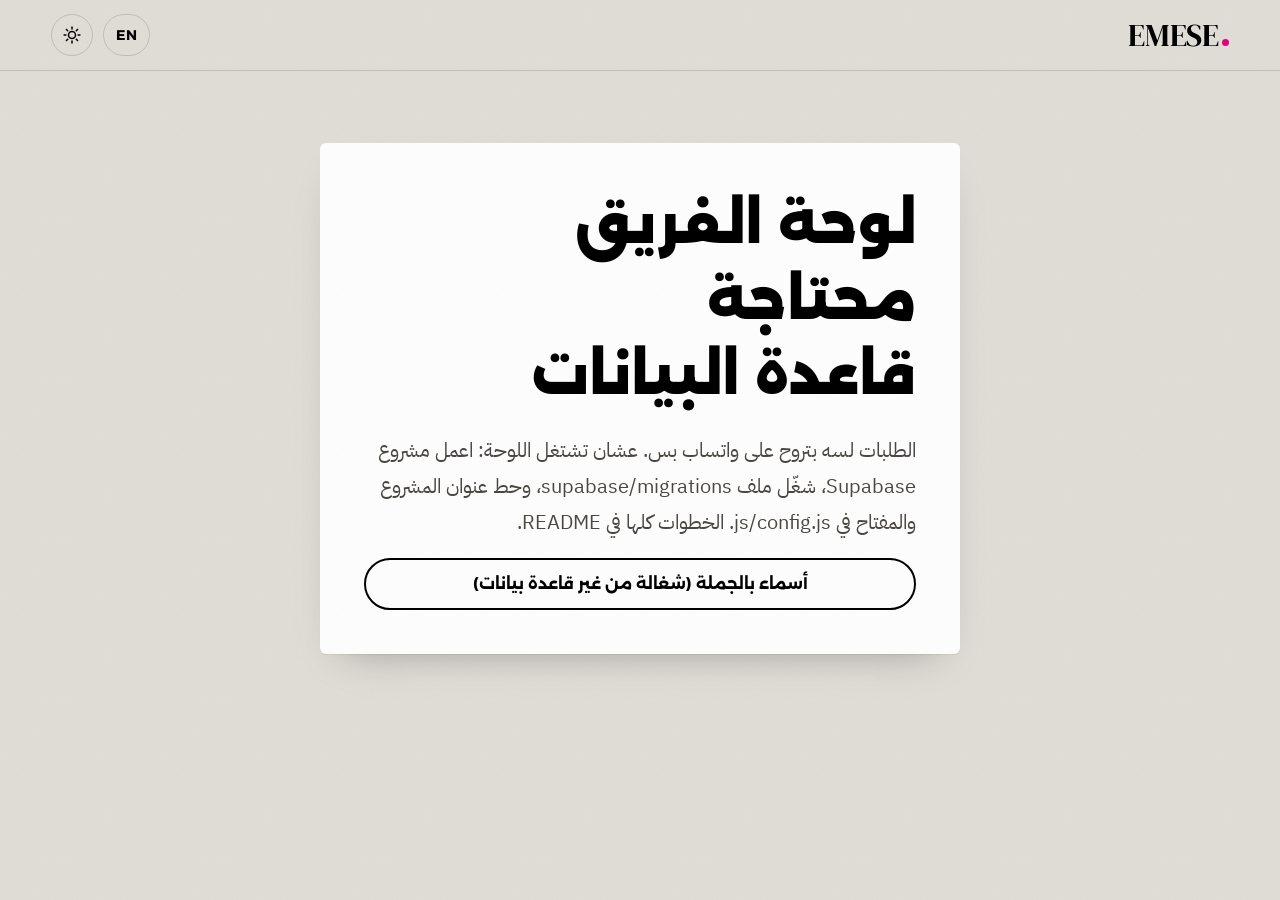
==== admin.html @ f5565aac "Redesign plus the order system: logo on everything, quotes, tracking and approval, sizes, team dashb" ====
<!doctype html>
<html lang="ar-EG" dir="rtl" data-theme="light">
<head>
  <meta charset="utf-8">
  <meta name="viewport" content="width=device-width, initial-scale=1, viewport-fit=cover">
  <title>لوحة الفريق | EMESE</title>
  <meta name="robots" content="noindex">
  <meta name="theme-color" content="#e2dfd9">
  <link rel="icon" href="assets/favicon.svg" type="image/svg+xml">
  <link rel="manifest" href="manifest.webmanifest">
  <link rel="apple-touch-icon" href="assets/icons/icon-180.png">
  <script>
    (function () {
      var d = document.documentElement, t = null, l = null;
      try { t = localStorage.getItem('emese-theme'); l = localStorage.getItem('emese-lang'); } catch (e) {}
      d.setAttribute('data-theme', t === 'dark' ? 'dark' : 'light');
      if (l === 'en') { d.setAttribute('lang', 'en'); d.setAttribute('dir', 'ltr'); }
    })();
  </script>
  <link rel="preconnect" href="https://fonts.googleapis.com">
  <link rel="preconnect" href="https://fonts.gstatic.com" crossorigin>
  <link href="https://fonts.googleapis.com/css2?family=Alexandria:wght@400;600;800;900&family=IBM+Plex+Sans+Arabic:wght@400;500;700&family=DM+Serif+Display&display=swap" rel="stylesheet">
  <link rel="stylesheet" href="css/style.css">
  <link rel="stylesheet" href="css/pages.css">
</head>
<body class="page admin">
  <a class="skip" href="#main" data-i18n="skip">اقفز للمحتوى</a>
  <div id="header"></div>
  <main id="main" class="page-main">

    <section id="setup" class="page-card" hidden>
      <h1 data-i18n="ad.setupTitle">لوحة الفريق محتاجة قاعدة البيانات</h1>
      <p class="sub" data-i18n="ad.setupText">الطلبات لسه بتروح على واتساب بس. عشان تشتغل اللوحة: اعمل مشروع Supabase، شغّل ملف supabase/migrations، وحط عنوان المشروع والمفتاح في js/config.js. الخطوات كلها في README.</p>
      <a class="btn btn-ghost" href="./bulk.html" data-i18n="ad.bulkOnly">أسماء بالجملة (شغالة من غير قاعدة بيانات)</a>
    </section>

    <section id="login" class="page-card" hidden>
      <h1 data-i18n="ad.loginTitle">دخول الفريق</h1>
      <form id="loginForm" class="sz-form" novalidate>
        <label class="field"><span data-i18n="ad.email">الإيميل</span><input id="lgEmail" type="email" autocomplete="username" spellcheck="false" dir="ltr" required><small class="err"></small></label>
        <label class="field"><span data-i18n="ad.password">الباسورد</span><input id="lgPass" type="password" autocomplete="current-password" dir="ltr" required><small class="err"></small></label>
        <p class="form-error" role="alert" id="lgError" hidden></p>
        <button class="btn btn-ink btn-block" type="submit" id="lgSubmit"><span data-i18n="ad.signIn">ادخل</span></button>
      </form>
    </section>

    <div id="app" hidden>
      <div class="ad-bar">
        <nav class="ad-tabs" aria-label="Dashboard" data-i18n-attr="aria-label:ad.sections">
          <a href="#orders" data-tab="orders" data-i18n="ad.orders">الطلبات</a>
          <a href="#sizes" data-tab="sizes" data-i18n="ad.sizeLists">قوايم المقاسات</a>
          <a href="./bulk.html" data-i18n="ad.bulk">أسماء بالجملة</a>
        </nav>
        <div class="ad-who"><span id="who" dir="ltr"></span> <button type="button" class="link-btn" id="signOut" data-i18n="ad.signOut">اخرج</button></div>
      </div>

      <!-- orders list -->
      <section id="ordersView" class="ad-view">
        <div class="ad-filters">
          <label class="field ad-search"><span class="visually-hidden" data-i18n="ad.search">دوّر</span><input type="search" id="q" data-i18n-attr="placeholder:ad.searchPh" placeholder="رقم الطلب، الاسم، الموبايل، الشركة…" autocomplete="off"></label>
          <div class="seg-row" id="statusFilter" role="group"></div>
        </div>
        <p class="sub" id="ordersEmpty" hidden data-i18n="ad.noOrders">مفيش طلبات هنا.</p>
        <div class="table-wrap">
          <table class="ad-table">
            <thead><tr><th data-i18n="ad.colCode">الطلب</th><th data-i18n="ad.colCustomer">العميل</th><th data-i18n="ad.colItem">المطلوب</th><th data-i18n="ad.colStatus">الحالة</th><th data-i18n="ad.colDate">التاريخ</th></tr></thead>
            <tbody id="ordersRows"></tbody>
          </table>
        </div>
      </section>

      <!-- one order -->
      <section id="orderView" class="ad-view" hidden>
        <a href="#orders" class="link-btn back" data-i18n="ad.back">كل الطلبات</a>
        <div class="ad-order">
          <div class="ad-main">
            <p class="track-code" translate="no" id="oCode"></p>
            <h1 id="oCustomer"></h1>
            <p class="sub" id="oContact"></p>
            <dl class="details" id="oDetails"></dl>
            <div class="track-files" id="oFiles"></div>
            <h2 data-i18n="ad.proofs">التصميمات</h2>
            <div id="oProofs" class="ad-proofs"></div>
            <form id="proofForm" class="ad-box" novalidate>
              <h3 data-i18n="ad.newProof">ابعت تصميم للموافقة</h3>
              <label class="field"><span data-i18n="ad.proofFile">صورة التصميم</span><input type="file" id="pFile" accept="image/png,image/jpeg,image/webp" required><small class="err"></small></label>
              <label class="field"><span><span data-i18n="ad.proofNote">ملاحظة للعميل</span> <em data-i18n="order.optional">اختياري</em></span><textarea id="pNote" rows="2"></textarea></label>
              <p class="form-error" role="alert" hidden></p>
              <button class="btn btn-ink" type="submit"><span data-i18n="ad.sendProof">ارفع وابعت</span></button>
            </form>
          </div>
          <aside class="ad-side">
            <form id="statusForm" class="ad-box">
              <h3 data-i18n="ad.status">الحالة</h3>
              <label class="field"><span class="visually-hidden" data-i18n="ad.status">الحالة</span><select id="oStatus"></select></label>
              <button class="btn btn-ink btn-block" type="submit"><span data-i18n="ad.save">احفظ</span></button>
            </form>
            <form id="quoteForm" class="ad-box">
              <h3 data-i18n="ad.quote">السعر</h3>
              <label class="field"><span data-i18n="ad.amount">المبلغ (جنيه)</span><input id="qAmount" type="number" inputmode="decimal" min="0" step="1"></label>
              <label class="field"><span data-i18n="ad.quoteNote">تفاصيل السعر</span><textarea id="qNote" rows="3"></textarea></label>
              <button class="btn btn-ink btn-block" type="submit"><span data-i18n="ad.saveQuote">احفظ السعر</span></button>
            </form>
            <div class="ad-box">
              <h3 data-i18n="ad.customerLink">لينك العميل</h3>
              <div class="share-row"><input id="oLink" readonly dir="ltr" aria-label="Link"><button type="button" class="btn btn-ghost btn-sm" data-copy="oLink"><span data-i18n="order.copy">انسخ اللينك</span></button></div>
              <a class="btn btn-ghost btn-block" id="oWa" target="_blank" rel="noopener" data-i18n="ad.waCustomer">ابعتله على واتساب</a>
              <button type="button" class="btn btn-ghost btn-block" id="oMakeSizes" data-i18n="ad.makeSizes">اعمل قايمة مقاسات للطلب ده</button>
            </div>
            <ol class="history" id="oHistory"></ol>
          </aside>
        </div>
      </section>

      <!-- size lists -->
      <section id="sizesView" class="ad-view" hidden>
        <form id="sizeListForm" class="ad-box ad-inline">
          <h2 data-i18n="ad.newList">قايمة مقاسات جديدة</h2>
          <div class="grid3">
            <label class="field"><span data-i18n="ad.listTitle">العنوان</span><input id="slTitle" autocomplete="off" required data-i18n-attr="placeholder:ad.listTitlePh" placeholder="يونيفورم فرع المعادي"><small class="err"></small></label>
            <label class="field"><span data-i18n="ad.company">الشركة</span><input id="slCompany" autocomplete="off"></label>
            <label class="field"><span data-i18n="ad.product">المنتج</span><input id="slProduct" autocomplete="off" data-i18n-attr="placeholder:ad.productPh" placeholder="بولو كم طويل"></label>
          </div>
          <label class="field"><span data-i18n="ad.sizesField">المقاسات (افصل بينهم بفاصلة)</span><input id="slSizes" autocomplete="off" dir="ltr" value="XS, S, M, L, XL, XXL, 3XL"></label>
          <button class="btn btn-ink" type="submit"><span data-i18n="ad.create">اعمل القايمة</span></button>
        </form>
        <ul class="ad-lists" id="sizeLists"></ul>
      </section>
    </div>
  </main>
  <script type="module" src="js/admin.js"></script>
</body>
</html>
---- css/style.css ----
/* =========================================================
   EMESE: print-shop palette, paper + process inks (CMYK)
   ========================================================= */
:root {
  /* fixed: process inks, registration black, proof white */
  --paper: #ffffff;
  --ink: #000000;
  --c: #00a3e0;
  --m: #e6007e;
  --y: #ffe500;

  /* light: the grey paper sweep the products are shot on */
  --bg: #e2dfd9;
  --surface: #d6d2cb;
  --sheet: #ffffff;
  --fg: #000000;
  --fg-soft: #4b4843;
  --line: rgba(0, 0, 0, .14);
  --edge: #000000;
  --block: #000000;         /* the dark blocks: studio and footer */
  --block-line: transparent;
  --ok: #0a7a43;
  --bad: #c4002f;
  --grain: .25;

  --f-display: "Alexandria", "IBM Plex Sans Arabic", system-ui, sans-serif;
  --f-body: "IBM Plex Sans Arabic", "Alexandria", system-ui, sans-serif;
  --f-brand: "DM Serif Display", Georgia, serif;

  --r: 22px;
  --gutter: clamp(16px, 4vw, 56px);
  --max: 1240px;
  --ease: cubic-bezier(.2, .8, .2, 1);
  color-scheme: light;
}
:root[data-theme="dark"] {
  /* the darkroom */
  --bg: #22211f;
  --surface: #2c2b28;
  --sheet: #2b2a27;
  --fg: #f2f0ec;
  --fg-soft: #b9b4ab;
  --line: rgba(242, 240, 236, .15);
  --edge: #f2f0ec;
  --block: #141413;
  --block-line: rgba(242, 240, 236, .12);
  --ok: #4fd18b;
  --bad: #ff5f7e;
  --grain: 0;
  color-scheme: dark;
}
* { box-sizing: border-box; }
html { scroll-behavior: smooth; -webkit-text-size-adjust: 100%; overflow-x: clip; }
body {
  margin: 0;
  background: var(--bg);
  color: var(--fg);
  font-family: var(--f-body);
  font-size: 17px;
  line-height: 1.8;
  overflow-x: clip;
  transition: background-color .4s var(--ease), color .4s var(--ease);
  touch-action: manipulation;
  -webkit-tap-highlight-color: transparent;
}
/* paper grain */
body::before {
  content: "";
  position: fixed; inset: 0;
  pointer-events: none; z-index: 100;
  opacity: var(--grain); mix-blend-mode: multiply;
  background-image: url("data:image/svg+xml;utf8,<svg xmlns='http://www.w3.org/2000/svg' width='160' height='160'><filter id='n'><feTurbulence type='fractalNoise' baseFrequency='.9' numOctaves='2' stitchTiles='stitch'/><feColorMatrix values='0 0 0 0 0  0 0 0 0 0  0 0 0 0 0  0 0 0 .08 0'/></filter><rect width='100%' height='100%' filter='url(%23n)'/></svg>");
}
::selection { background: var(--m); color: #fff; }
img, svg, canvas { display: block; max-width: 100%; }
a { color: inherit; }
/* Arabic display type has tall ascenders and deep descenders: give lines room. */
h1, h2, h3 { font-family: var(--f-display); line-height: 1.35; margin: 0; text-wrap: balance; }
.visually-hidden { position: absolute !important; width: 1px; height: 1px; padding: 0; margin: -1px; overflow: hidden; clip: rect(0 0 0 0); white-space: nowrap; border: 0; }
[hidden] { display: none !important; }
main [id], .everything [id] { scroll-margin-top: 84px; }
p { margin: 0; }
:focus-visible { outline: 3px solid var(--m); outline-offset: 3px; border-radius: 6px; }

.skip { position: absolute; inset-inline-start: -9999px; top: 8px; z-index: 200; background: var(--fg); color: var(--bg); padding: 8px 14px; border-radius: 8px; }
.skip:focus { inset-inline-start: 8px; }

/* ---------- buttons ---------- */
.btn {
  --b-bg: var(--fg); --b-fg: var(--bg); --b-bd: var(--fg); --b-sh: var(--m);
  display: inline-flex; align-items: center; justify-content: center; gap: .5em;
  font: 700 16px/1 var(--f-display);
  padding: 16px 26px; border-radius: 999px;
  background: var(--b-bg); color: var(--b-fg);
  border: 2px solid var(--b-bd);
  text-decoration: none; cursor: pointer;
  transition: background-color .2s, color .2s, border-color .2s;
}
.btn:hover { --b-bg: var(--m); --b-bd: var(--m); --b-fg: #fff; }
.btn:active { transform: translateY(1px); }
.btn:disabled { opacity: .55; cursor: progress; }
.btn-ghost { --b-bg: transparent; --b-fg: var(--fg); }
.btn-ghost:hover { --b-bg: var(--fg); --b-bd: var(--fg); --b-fg: var(--bg); }
.btn-y { --b-bg: var(--y); --b-fg: var(--ink); --b-bd: var(--y); }
.btn-ghost-light { --b-bg: transparent; --b-fg: var(--paper); --b-bd: rgba(255,255,255,.5); }
.btn-ghost-light:hover { --b-bg: var(--paper); --b-fg: var(--ink); --b-bd: var(--paper); }
.btn-sm { padding: 11px 20px; font-size: 15px; }
.btn-block { width: 100%; }


/* ---------- header ---------- */
.nav {
  position: sticky; top: 0; z-index: 50;
  display: flex; align-items: center; justify-content: space-between; gap: 16px;
  padding: 14px var(--gutter);
  background: color-mix(in srgb, var(--bg) 84%, transparent);
  backdrop-filter: blur(12px); -webkit-backdrop-filter: blur(12px);
  border-bottom: 1px solid var(--line);
}
.brand { display: inline-flex; align-items: baseline; text-decoration: none; direction: ltr; }
.brand-word { font: 400 31px/1 var(--f-brand); letter-spacing: -.01em; }
.brand-dot { display: inline-block; width: 7px; height: 7px; margin-inline-start: 3px; background: var(--m); border-radius: 50%; }
.nav-links { display: flex; gap: 28px; }
.nav-links a { text-decoration: none; font-weight: 500; position: relative; }
.nav-links a::after { content: ""; position: absolute; inset-inline: 0; bottom: -2px; height: 2px; background: var(--m); transform: scaleX(0); transition: transform .3s var(--ease); }
.nav-links a:hover::after { transform: scaleX(1); }
.nav-actions { display: flex; align-items: center; gap: 10px; }
.lang-toggle {
  min-width: 42px; height: 42px; padding: 0 12px; border-radius: 999px;
  background: transparent; color: var(--fg); border: 1.5px solid var(--line); cursor: pointer;
  font: 700 14px/1 var(--f-display); letter-spacing: .04em;
  transition: border-color .2s, background .2s;
}
.lang-toggle:hover { border-color: var(--fg); }
.theme-toggle {
  width: 42px; height: 42px; border-radius: 50%; display: grid; place-items: center;
  background: transparent; color: var(--fg); border: 1.5px solid var(--line); cursor: pointer;
  transition: border-color .2s, transform .4s var(--ease);
}
.theme-toggle:hover { border-color: var(--fg); transform: rotate(-20deg); }
.theme-toggle svg { width: 20px; height: 20px; fill: none; stroke: currentColor; stroke-width: 1.8; stroke-linecap: round; stroke-linejoin: round; }
.theme-toggle .i-moon { display: none; }
:root[data-theme="dark"] .theme-toggle .i-sun { display: none; }
:root[data-theme="dark"] .theme-toggle .i-moon { display: block; }
@media (max-width: 860px) { .nav-links { display: none; } }
.nav-cta { white-space: nowrap; }
@media (max-width: 420px) { .nav-cta { padding: 10px 14px; font-size: 14px; } .nav-actions { gap: 6px; } }

/* ---------- shared type ---------- */
.section { padding: clamp(80px, 12vw, 150px) var(--gutter); max-width: var(--max); margin: 0 auto; }
.section-head { margin-bottom: clamp(40px, 6vw, 72px); max-width: 760px; }
.section-head h2, .studio-head h2 { font-size: clamp(36px, 5.6vw, 70px); font-weight: 900; line-height: 1.55; }
.sub { margin-top: 24px; font-size: clamp(17px, 1.6vw, 20px); color: var(--fg-soft); max-width: 560px; }

[lang="en"] .hero h1 { font-size: clamp(40px, 5.6vw, 82px); line-height: 1.08; letter-spacing: -.02em; }
[lang="en"] .step h3::before { content: counter(s); }
[lang="en"] .section-head h2, [lang="en"] .studio-head h2 { line-height: 1.15; letter-spacing: -.02em; }
[lang="en"] .step h3, [lang="en"] .m-name { line-height: 1.25; }

/* =========================================================
   HERO
   ========================================================= */
.hero {
  display: grid; grid-template-columns: 1.15fr 1fr; align-items: center; gap: clamp(32px, 5vw, 72px);
  min-height: calc(100svh - 70px);
  padding: 48px var(--gutter) 72px;
  max-width: 1360px; margin: 0 auto;
}
.hero h1 { font-size: clamp(42px, 6.8vw, 96px); font-weight: 900; line-height: 1.65; }
.press { display: grid; }
.press > span { grid-area: 1 / 1; }
.press .dot { color: var(--m); font-weight: inherit; }
.plate { mix-blend-mode: multiply; opacity: 0; pointer-events: none; }
.press.registered .plate { visibility: hidden; animation: none; }
.plate .dot { color: inherit; }
.plate-c { color: var(--c); --dx: -.075em; --dy: -.045em; }
.plate-m { color: var(--m); --dx: .06em; --dy: .035em; }
.plate-y { color: var(--y); --dx: .02em; --dy: -.07em; }
:root[data-theme="dark"] .plate { mix-blend-mode: screen; }
@media (prefers-reduced-motion: no-preference) {
  .plate { animation: plate-in .2s ease forwards, register 1s .35s var(--ease) both, plate-out .45s 1.45s ease forwards; }
  .press-ink { animation: ink-in .45s 1.3s ease both; }
}
@keyframes plate-in { to { opacity: 1; } }
@keyframes register { from { transform: translate(var(--dx), var(--dy)); } to { transform: none; } }
@keyframes plate-out { from { opacity: 1; } to { opacity: 0; } }
@keyframes ink-in { from { opacity: 0; } to { opacity: 1; } }

/* "try your logo": the one control that turns the whole page into the visitor's proof */
.brand-try { margin-top: 34px; display: grid; gap: 8px; justify-items: start; max-width: 520px; }
.brand-pick {
  display: inline-flex; align-items: center; gap: 12px; cursor: pointer;
  font: 700 16px/1.3 var(--f-display); padding: 10px 18px 10px 12px; border-radius: 999px;
  background: var(--sheet); color: var(--fg); border: 2px dashed var(--fg);
  transition: border-color .2s, background-color .2s;
}
[dir="rtl"] .brand-pick { padding: 10px 12px 10px 18px; }
.brand-pick:hover { border-style: solid; }
.brand-pick:focus-within { outline: 3px solid var(--m); outline-offset: 3px; }
.brand-swatch { display: inline-flex; }
.brand-swatch i { width: 14px; height: 14px; border-radius: 50%; mix-blend-mode: multiply; margin-inline-start: -5px; }
.brand-swatch i:first-child { margin-inline-start: 0; background: var(--c); }
.brand-swatch i:nth-child(2) { background: var(--m); }
.brand-swatch i:nth-child(3) { background: var(--y); }
.brand-try.on .brand-pick { border-style: solid; }
.brand-reset { background: none; border: 0; padding: 4px 0; color: var(--fg); font: 600 14px var(--f-display); text-decoration: underline; text-underline-offset: 4px; cursor: pointer; }
.brand-note { font-size: 14px; color: var(--fg-soft); line-height: 1.6; }
.brand-status { font: 600 14px/1.5 var(--f-display); min-height: 1.5em; }
.brand-status.busy::before { content: ""; display: inline-block; width: 10px; height: 10px; border-radius: 50%; background: var(--m); margin-inline-end: 8px; animation: blink 1s ease-in-out infinite alternate; }
@keyframes blink { to { opacity: .2; } }
.proof-photo.drop { outline: 3px dashed var(--m); outline-offset: 4px; }
.lead { margin-top: 30px; font-size: clamp(17px, 1.5vw, 20px); color: var(--fg-soft); max-width: 560px; }
.hero-cta { display: flex; gap: 12px; flex-wrap: wrap; margin-top: 38px; }

/* Proof card: real product photos with the logo composited in. */
.proof {
  position: relative; width: 100%; max-width: 460px; justify-self: center;
  background: var(--surface); border-radius: 28px; padding: 14px 14px 16px;
}
.crop { position: absolute; width: 20px; height: 20px; border: 0 solid var(--fg-soft); opacity: .7; }
.c-tl { top: -12px; left: -12px; border-top-width: 1.5px; border-left-width: 1.5px; }
.c-tr { top: -12px; right: -12px; border-top-width: 1.5px; border-right-width: 1.5px; }
.c-bl { bottom: -12px; left: -12px; border-bottom-width: 1.5px; border-left-width: 1.5px; }
.c-br { bottom: -12px; right: -12px; border-bottom-width: 1.5px; border-right-width: 1.5px; }
.proof-photo { position: relative; aspect-ratio: 1; border-radius: 18px; overflow: hidden; background: #b9b4ac; }
/* one product per frame; the browser's own scrolling moves it, snapping to each shot */
.proof-track {
  display: flex; width: 100%; height: 100%;
  overflow-x: auto; overflow-y: hidden; scroll-snap-type: x mandatory; overscroll-behavior-x: contain;
  scrollbar-width: none; touch-action: pan-x pan-y; cursor: grab; user-select: none; -webkit-user-select: none;
  transition: opacity .17s ease;
}
.proof-track::-webkit-scrollbar { display: none; }
.proof-track:focus-visible { box-shadow: inset 0 0 0 3px var(--m); }
.proof-track.dragging { scroll-snap-type: none; cursor: grabbing; }
.proof-track.jump { opacity: 0; }
.proof-slide { flex: 0 0 100%; height: 100%; margin: 0; scroll-snap-align: center; scroll-snap-stop: always; }
.proof-slide img { display: block; width: 100%; height: 100%; object-fit: cover; pointer-events: none; -webkit-user-drag: none; }
.proof-id {
  position: absolute; top: 12px; inset-inline-end: 12px;
  font: 600 10.5px/1 ui-monospace, "SFMono-Regular", Menlo, monospace; letter-spacing: .16em; direction: ltr;
  color: rgba(0,0,0,.65); background: rgba(255,255,255,.75); padding: 6px 8px; border-radius: 6px;
  backdrop-filter: blur(6px);
}
.proof-bottom { display: flex; align-items: center; justify-content: space-between; gap: 12px; padding: 14px 6px 0; }
.proof-label { font: 700 15px/1.4 var(--f-display); min-height: 1.4em; }
.proof-dots { display: flex; flex-wrap: wrap; gap: 3px; direction: ltr; justify-content: flex-end; max-width: 60%; }
.proof-dots button { width: 9px; height: 18px; padding: 0; border: 0; background: none; cursor: pointer; position: relative; }
.proof-dots button::before { content: ""; position: absolute; left: 2px; top: 6px; width: 5px; height: 5px; border-radius: 50%; background: var(--line); transition: background .3s, transform .3s var(--ease); }
.proof-dots button:hover::before { background: var(--fg-soft); }
.proof-dots button.on::before { background: var(--fg); transform: scale(1.5); }
.proof-bottom { flex-wrap: wrap; }
@media (max-width: 520px) {
  .proof-dots { max-width: none; width: 100%; flex-wrap: nowrap; justify-content: center; gap: 1px; }
  .proof-bottom { justify-content: center; text-align: center; }
}
.proof-nav {
  position: absolute; top: 50%; translate: 0 -50%; z-index: 2;
  width: 40px; height: 40px; border-radius: 50%; border: 0; cursor: pointer;
  background: rgba(255,255,255,.82); backdrop-filter: blur(6px);
  display: grid; place-items: center; opacity: 0; transition: opacity .3s, transform .2s var(--ease);
  box-shadow: 0 4px 14px rgba(0,0,0,.15);
}
.proof-nav span { width: 10px; height: 10px; border-top: 2px solid var(--ink); border-left: 2px solid var(--ink); }
.proof-nav.prev { inset-inline-start: 10px; }
.proof-nav.next { inset-inline-end: 10px; }
.proof-nav.prev span { transform: translateX(2px) rotate(-45deg); }
.proof-nav.next span { transform: translateX(-2px) rotate(135deg); }
[dir="rtl"] .proof-nav.prev span { transform: translateX(-2px) rotate(135deg); }
[dir="rtl"] .proof-nav.next span { transform: translateX(2px) rotate(-45deg); }
.proof-photo:hover .proof-nav, .proof-nav:focus-visible { opacity: 1; }
.proof-nav:hover { transform: scale(1.06); }
@media (hover: none) { .proof-nav { opacity: .9; } }

@media (max-width: 900px) {
  .hero { grid-template-columns: 1fr; min-height: auto; padding-top: 36px; }
  .proof { max-width: 340px; margin-top: 8px; }
}

/* =========================================================
   PRODUCTS
   ========================================================= */
.grid { display: grid; gap: 18px; }
.products { grid-template-columns: repeat(auto-fill, minmax(260px, 1fr)); gap: clamp(36px, 4vw, 56px) clamp(20px, 2.4vw, 32px); }
.card { position: relative; }
.card-img {
  display: block; width: 100%; height: auto; aspect-ratio: 5 / 4; object-fit: cover;
  border-radius: 4px; margin-bottom: 18px; background: #b9b4ac;
}
.card h3 { font-size: 22px; font-weight: 800; margin-bottom: 8px; line-height: 1.45; }
.card p { color: var(--fg-soft); font-size: 16px; max-width: 46ch; }
/* methods read as a plain list under the caption */
.chips { list-style: none; padding: 0; margin: 12px 0 0; display: flex; flex-wrap: wrap; font: 600 14px/1.6 var(--f-display); color: var(--fg); }
.chips li + li::before { content: "، "; }
[lang="en"] .chips li + li::before { content: ", "; }
.card-wild {
  background: var(--block); color: var(--paper); border-radius: 4px; padding: clamp(24px, 3vw, 36px);
  display: flex; flex-direction: column; justify-content: flex-end; min-height: 320px;
}
.card-wild .ico { width: 54px; height: 54px; fill: none; stroke: var(--paper); stroke-width: 2.4; stroke-linecap: round; stroke-linejoin: round; margin-bottom: auto; }
.card-wild p { color: rgba(255,255,255,.75); }
.link { display: inline-block; margin-top: 18px; font: 700 16px var(--f-display); color: var(--y); text-decoration: underline; text-underline-offset: 5px; }
.link:hover { color: var(--paper); }
.card-photo .link { color: var(--fg); text-decoration-color: var(--m); text-decoration-thickness: 2px; margin-top: 12px; }
.card-photo .link:hover { color: var(--m); }

/* ---------- the full range ---------- */
.everything { margin-top: clamp(70px, 9vw, 120px); }
.ev-head { max-width: 720px; margin-bottom: 28px; }
.ev-title { font-size: clamp(30px, 4.4vw, 54px); font-weight: 900; line-height: 1.45; }
[lang="en"] .ev-title { line-height: 1.15; }
.ev-bar { display: flex; flex-wrap: wrap; align-items: center; justify-content: space-between; gap: 14px; padding: 16px 0; border-block: 2px solid var(--fg); background: var(--bg); }
@media (min-width: 900px) { .ev-bar { position: sticky; top: 70px; z-index: 5; } }
@media (max-width: 700px) {
  .ev-filters { flex-wrap: nowrap; overflow-x: auto; scrollbar-width: none; margin-inline: calc(var(--gutter) * -1); padding-inline: var(--gutter); width: calc(100% + var(--gutter) * 2); }
  .ev-filters::-webkit-scrollbar { display: none; }
  .ev-chip { flex: none; }
}
.ev-filters { display: flex; flex-wrap: wrap; gap: 8px; }
.ev-chip {
  display: inline-flex; align-items: center; gap: 7px;
  font: 600 14px/1 var(--f-display); color: var(--fg); background: transparent;
  border: 1.5px solid var(--line); border-radius: 999px; padding: 9px 13px; cursor: pointer;
  transition: background .2s, border-color .2s, color .2s;
}
.ev-chip small { font: 700 11px/1 var(--f-display); opacity: .55; }
.ev-chip:hover { border-color: var(--fg); }
.ev-chip[aria-pressed="true"] { background: var(--fg); color: var(--bg); border-color: var(--fg); }
.ev-count { font: 600 13px var(--f-display); color: var(--fg-soft); }
.ev-groups { columns: 3 300px; column-gap: 34px; padding-top: 30px; }
.ev-group { break-inside: avoid; margin-bottom: 34px; scroll-margin-top: 92px; }
@media (min-width: 900px) { .ev-group { scroll-margin-top: 200px; } }
.ev-group h3 { font-size: 20px; font-weight: 800; display: flex; align-items: center; gap: 10px; margin-bottom: 8px; line-height: 1.5; }
.ev-group h3 span { font: 700 11px/1 var(--f-display); padding: 5px 8px; border-radius: 999px; background: var(--surface); color: var(--fg-soft); }
.ev-group ul { list-style: none; margin: 0; padding: 0; }
.ev-note { margin: 0 0 6px; font-size: 14px; line-height: 1.6; color: var(--fg-soft); }
.ev-group li { display: grid; grid-template-columns: 1fr auto; align-items: center; gap: 4px 10px; padding: 11px 0; border-bottom: 1px solid var(--line); }
.ev-name { font-weight: 600; font-size: 16px; line-height: 1.5; }
.ev-tags { grid-column: 1; display: flex; flex-wrap: wrap; gap: 4px; }
.ev-tags i { font: 600 11px/1 var(--f-display); font-style: normal; color: var(--fg-soft); background: var(--surface); padding: 4px 7px; border-radius: 6px; }
.ev-tags i.on { background: var(--y); color: var(--ink); }
.ev-try {
  grid-column: 2; grid-row: 1 / span 2; align-self: center;
  font: 700 12.5px/1 var(--f-display); color: var(--ink); background: var(--y);
  border: 0; border-radius: 999px; padding: 9px 12px; cursor: pointer; white-space: nowrap;
}
.ev-try:hover { background: var(--m); color: #fff; }
.ev-more { margin: 0; color: var(--fg-soft); }
.ev-more a { color: var(--fg); font-weight: 700; text-underline-offset: 4px; }

/* collapsed by default: group names + one button; the list opens underneath */
.ev-teaser {
  display: flex; flex-wrap: wrap; align-items: center; justify-content: space-between; gap: 18px 28px;
  padding: 22px 0; border-block: 2px solid var(--fg);
}
.ev-peek { list-style: none; margin: 0; padding: 0; display: flex; flex-wrap: wrap; gap: 8px; flex: 1 1 520px; }
.ev-peek button {
  display: inline-flex; align-items: center; gap: 7px; cursor: pointer;
  font: 600 14px/1 var(--f-display); color: var(--fg); background: var(--surface);
  border: 1.5px solid transparent; border-radius: 999px; padding: 9px 13px;
  transition: border-color .2s, background .2s;
}
.ev-peek button small { font: 700 11px/1 var(--f-display); opacity: .55; }
.ev-peek button:hover { border-color: var(--fg); background: transparent; }
.ev-toggle {
  flex: none; display: inline-flex; align-items: center; gap: 12px; cursor: pointer;
  font: 800 17px/1 var(--f-display); color: var(--ink); background: var(--y);
  border: 2px solid var(--ink); border-radius: 999px; padding: 15px 22px;
  transition: transform .25s var(--ease), box-shadow .25s var(--ease), background .2s;
}
.ev-toggle:hover { transform: translate(3px, -3px); box-shadow: -4px 4px 0 0 var(--m); }
.ev-toggle small { font: 700 12px/1 var(--f-display); padding: 5px 8px; border-radius: 999px; background: var(--ink); color: var(--y); }
.ev-toggle .chev, .ev-close::after {
  width: 9px; height: 9px; border: solid currentColor; border-width: 0 2.5px 2.5px 0;
  transform: translateY(-3px) rotate(45deg); transition: transform .35s var(--ease);
}
.ev-toggle .chev { display: inline-block; }
.everything.open .ev-toggle { background: transparent; color: var(--fg); border-color: var(--fg); }
.everything.open .ev-toggle small { background: var(--fg); color: var(--bg); }
.everything.open .ev-toggle .chev { transform: translateY(2px) rotate(-135deg); }
@media (max-width: 700px) {
  .ev-peek { flex-wrap: nowrap; overflow-x: auto; scrollbar-width: none; margin-inline: calc(var(--gutter) * -1); padding-inline: var(--gutter); width: calc(100% + var(--gutter) * 2); flex-basis: auto; }
  .ev-peek::-webkit-scrollbar { display: none; }
  .ev-peek li { flex: none; }
  .ev-toggle { width: 100%; justify-content: center; }
}
.ev-body { display: grid; grid-template-rows: 0fr; transition: grid-template-rows .55s var(--ease); }
.ev-body-inner { min-height: 0; overflow: hidden; overflow: clip; opacity: 0; transition: opacity .35s var(--ease); }
.everything.open .ev-body { grid-template-rows: 1fr; }
.everything.open .ev-body-inner { opacity: 1; }
.everything.open .ev-teaser { border-bottom-color: transparent; padding-bottom: 6px; }
.ev-foot { display: flex; flex-wrap: wrap; align-items: center; justify-content: space-between; gap: 14px; padding: 18px 0 4px; border-top: 2px solid var(--fg); }
.ev-close {
  display: inline-flex; align-items: center; gap: 10px; cursor: pointer;
  font: 700 14px/1 var(--f-display); color: var(--fg); background: transparent;
  border: 1.5px solid var(--line); border-radius: 999px; padding: 11px 16px;
}
.ev-close::after { content: ""; display: inline-block; transform: translateY(2px) rotate(-135deg); }
.ev-close:hover { border-color: var(--fg); }
@media (prefers-reduced-motion: reduce) { .ev-body, .ev-body-inner { transition: none; } }

/* =========================================================
   STUDIO (3D): dark in both themes
   ========================================================= */
.studio {
  background: var(--block); color: var(--paper);
  padding: clamp(80px, 11vw, 140px) var(--gutter);
  border-radius: clamp(24px, 4vw, 48px);
  border: 1px solid var(--block-line);
  margin: 0 clamp(8px, 1.5vw, 20px);
  position: relative; overflow: hidden;
}
.studio::before {
  content: ""; position: absolute; inset: 0; pointer-events: none;
  background-image: radial-gradient(rgba(255,255,255,.08) 1px, transparent 1.4px);
  background-size: 22px 22px;
}
.studio-head { max-width: var(--max); margin: 0 auto 48px; position: relative; }
.studio-head .sub { color: rgba(255,255,255,.7); }
.studio-launch {
  max-width: var(--max); margin: 0 auto; position: relative;
  display: flex; flex-wrap: wrap; align-items: center; gap: 18px 26px;
}
.btn-lg { padding: 20px 34px; font-size: 18px; }
.launch-thumbs { display: flex; }
.launch-thumbs img { width: 54px; height: 54px; border-radius: 50%; object-fit: cover; border: 3px solid var(--block); margin-inline-start: -14px; background: #3a3631; }
.launch-thumbs img:first-child { margin-inline-start: 0; }
.launch-note { font: 600 14px var(--f-display); color: rgba(255,255,255,.6); }
.studio.open .studio-launch .launch-thumbs, .studio.open .studio-launch .launch-note { display: none; }
.studio.open .studio-launch { margin-bottom: 32px; }
.studio.open #studioOpen { --b-bg: transparent; --b-fg: var(--paper); --b-bd: rgba(255,255,255,.5); }
.studio-body[hidden] { display: none !important; }
.studio-body { animation: studio-in .6s var(--ease); scroll-margin-top: 90px; }
@keyframes studio-in { from { opacity: 0; transform: translateY(18px); } }
.panel-close {
  align-self: flex-end; margin-bottom: -8px; display: inline-flex; align-items: center; gap: 8px;
  background: none; border: 1.5px solid rgba(255,255,255,.22); color: rgba(255,255,255,.75);
  font: 600 13px var(--f-display); padding: 7px 12px; border-radius: 999px; cursor: pointer;
}
.panel-close:hover { color: var(--paper); border-color: var(--paper); }
.prod-tabs { margin-bottom: 12px; }
.studio-body {
  max-width: var(--max); margin: 0 auto; position: relative;
  display: grid; grid-template-columns: 1.35fr 1fr; gap: 22px; align-items: stretch;
}
.stage-wrap {
  position: sticky; top: 90px; align-self: start;
  border-radius: var(--r); overflow: hidden;
  background: #2a2724;
  border: 1px solid rgba(255,255,255,.12);
  aspect-ratio: 1;
}
.mock-canvas { display: block; width: 100%; height: 100%; touch-action: none; }
.mock-canvas:focus { outline: none; }
.mock-canvas:focus-visible { outline: 3px solid var(--y); outline-offset: -3px; }
.mock-canvas:focus-visible { box-shadow: inset 0 0 0 3px var(--m); }
.stage-loading { position: absolute; inset: 0; display: grid; place-items: center; background: rgba(20,19,17,.35); opacity: 0; pointer-events: none; transition: opacity .3s; }
.stage-loading.on { opacity: 1; }
.stage-loading i { width: 34px; height: 34px; border-radius: 50%; border: 3px solid rgba(255,255,255,.25); border-top-color: var(--y); animation: spin .8s linear infinite; }
@keyframes spin { to { transform: rotate(360deg); } }
.stage-hint {
  position: absolute; bottom: 16px; left: 50%; transform: translateX(-50%);
  font: 600 12.5px var(--f-display); color: var(--paper); white-space: nowrap;
  padding: 7px 14px; border-radius: 999px; background: rgba(0,0,0,.55); backdrop-filter: blur(6px);
  pointer-events: none; transition: opacity .6s; max-width: calc(100% - 24px); overflow: hidden; text-overflow: ellipsis;
}
.stage-hint.hide { opacity: 0; }
.stage-tag {
  position: absolute; top: 16px; inset-inline-start: 16px;
  font: 700 13px var(--f-display); background: var(--y); color: var(--ink);
  padding: 7px 13px; border-radius: 999px; pointer-events: none;
}
.stage-tag:empty { display: none; }
.stage-fallback { position: absolute; inset: 0; display: grid; place-items: center; padding: 24px; text-align: center; color: rgba(255,255,255,.75); }

.panel {
  background: #1a1a19; border: 1px solid rgba(255,255,255,.12); border-radius: var(--r);
  padding: 26px; display: flex; flex-direction: column; gap: 22px;
}
.panel fieldset { border: 0; padding: 0; margin: 0; min-width: 0; }
.panel legend { font: 700 14px var(--f-display); color: rgba(255,255,255,.6); margin-bottom: 12px; padding: 0; }
.panel .two { display: grid; grid-template-columns: 1fr 1fr; gap: 18px; }
.seg { display: flex; flex-wrap: wrap; gap: 8px; }
.seg button {
  font: 600 14.5px/1 var(--f-display); color: var(--paper);
  background: transparent; border: 1.5px solid rgba(255,255,255,.25);
  padding: 11px 15px; border-radius: 999px; cursor: pointer;
  transition: background .2s, color .2s, border-color .2s, opacity .2s;
}
.seg button:hover:not(:disabled) { border-color: var(--paper); }
.seg button[aria-checked="true"] { background: var(--paper); color: var(--ink); border-color: var(--paper); }
.seg button:disabled { opacity: .3; cursor: not-allowed; text-decoration: line-through; }
.tech-note { margin-top: 12px; font-size: 14.5px; color: rgba(255,255,255,.7); line-height: 1.7; min-height: 3.4em; }
.swatches { display: flex; flex-wrap: wrap; gap: 9px; }
.swatches button {
  width: 34px; height: 34px; border-radius: 50%; cursor: pointer;
  background: var(--sw); border: 2px solid rgba(255,255,255,.25);
  transition: transform .2s var(--ease), box-shadow .2s;
}
.swatches button:hover { transform: scale(1.12); }
.swatches button:disabled { opacity: .3; cursor: not-allowed; transform: none; }
.swatches button[aria-checked="true"] { box-shadow: 0 0 0 3px #1a1a19, 0 0 0 5px var(--paper); }

.prod-grid { display: grid; grid-template-columns: repeat(5, 1fr); gap: 7px; }
@media (max-width: 420px) { .prod-grid { grid-template-columns: repeat(4, 1fr); } }
.prod-grid button {
  display: flex; flex-direction: column; align-items: center; gap: 6px; padding: 6px 6px 8px;
  background: rgba(255,255,255,.04); border: 1.5px solid rgba(255,255,255,.16); border-radius: 14px;
  color: var(--paper); font: 600 11.5px/1.3 var(--f-display); cursor: pointer; text-align: center;
  transition: border-color .2s, background .2s;
}
.prod-grid button img { width: 100%; aspect-ratio: 1; object-fit: cover; border-radius: 9px; background: #3a3631; }
.prod-grid button:hover { border-color: rgba(255,255,255,.5); }
.prod-grid button[aria-checked="true"] { border-color: var(--y); background: rgba(255,229,0,.08); }
.design-row { margin-top: 12px; display: grid; gap: 10px; }
.design-row[hidden] { display: none; }
.upload { position: relative; display: inline-flex; align-items: center; justify-content: center; gap: 8px; padding: 12px 16px; border-radius: 14px; border: 1.5px dashed rgba(255,255,255,.4); color: var(--paper); font: 700 14px var(--f-display); cursor: pointer; }
.upload:hover { border-color: var(--y); color: var(--y); }
.upload input { position: absolute; inset: 0; opacity: 0; cursor: pointer; }
.muted { color: rgba(255,255,255,.55); font-size: 13px; line-height: 1.6; }
.text-in { font: 800 20px var(--f-display); color: var(--paper); background: transparent; border: 2px solid rgba(255,255,255,.25); border-radius: 14px; padding: 11px 14px; width: 100%; }
.text-in:focus { outline: none; border-color: var(--m); }
.text-in:focus-visible { outline: 3px solid var(--m); outline-offset: 2px; }
.seg-sm button { padding: 8px 12px; font-size: 13px; }
.range { display: grid; grid-template-columns: 64px 1fr; align-items: center; gap: 10px; margin-top: 12px; font: 600 13px var(--f-display); color: rgba(255,255,255,.7); }
.range input { width: 100%; accent-color: var(--y); }
.swatches .sw-original { background: conic-gradient(var(--c), var(--m), var(--y), var(--c)); }
.field { display: flex; flex-direction: column; gap: 8px; }
.field > span { font: 600 14px var(--f-display); }
.field input, .field select, .field textarea {
  font: 500 17px var(--f-body); color: inherit;
  background: transparent; border: 2px solid var(--line); border-radius: 14px;
  padding: 13px 16px; width: 100%;
  transition: border-color .2s;
}
.field select option { background: var(--bg); color: var(--fg); }
.field select { appearance: none; background-image: linear-gradient(45deg, transparent 50%, currentColor 50%), linear-gradient(-45deg, transparent 50%, currentColor 50%); background-position: 18px 55%, 24px 55%; background-size: 6px 6px; background-repeat: no-repeat; padding-inline-start: 40px; }
[dir="rtl"] .field select { background-position: 18px 55%, 24px 55%; }
[dir="ltr"] .field select { background-position: calc(100% - 24px) 55%, calc(100% - 18px) 55%; padding-inline-start: 16px; padding-inline-end: 40px; }
.field textarea { resize: vertical; min-height: 110px; }
.field input:focus, .field select:focus, .field textarea:focus { outline: none; border-color: var(--m); }
.field input:focus-visible, .field select:focus-visible, .field textarea:focus-visible { outline: 3px solid var(--m); outline-offset: 2px; }
.panel .field input { border-color: rgba(255,255,255,.25); font: 800 22px var(--f-display); }
.panel .field > span { color: rgba(255,255,255,.6); font-weight: 500; }
.panel-actions { display: flex; gap: 10px; flex-wrap: wrap; margin-top: auto; }
.panel-actions .btn { flex: 1 1 auto; }

@media (max-width: 960px) {
  .studio-body { grid-template-columns: 1fr; }
  .stage-wrap { position: relative; top: auto; width: 100%; max-width: 640px; justify-self: center; }
}
@media (max-width: 420px) {
  .panel .two { grid-template-columns: 1fr; }
  .panel { padding: 20px; }
  .stage-hint { white-space: normal; text-align: center; width: calc(100% - 32px); border-radius: 14px; font-size: 12px; }
}

/* =========================================================
   STEPS
   ========================================================= */
.steps { display: grid; grid-template-columns: 1fr 1fr; gap: clamp(30px, 6vw, 90px); align-items: start; }
.steps-visual { position: sticky; top: 110px; }
.sv-card {
  --tone: var(--c);
  aspect-ratio: 1; border-radius: 32px; border: 2px solid var(--edge);
  background: var(--tone); position: relative; overflow: hidden;
  transition: background .6s var(--ease);
  box-shadow: -10px 10px 0 var(--edge);
}
.sv-num {
  position: absolute; top: 22px; inset-inline-start: 28px;
  font: 900 clamp(60px, 9vw, 120px)/1 var(--f-display); color: var(--ink);
  opacity: .9;
}
.sv-art { position: absolute; inset: 16% 12% 14%; display: grid; place-items: center; }
.sv-art svg { width: 100%; height: 100%; fill: none; stroke: var(--ink); stroke-width: 3; stroke-linecap: round; stroke-linejoin: round; overflow: visible; }
.sv-art svg .fill-p { fill: var(--paper); }
.sv-art svg .fill-k { fill: var(--ink); }
.sv-art svg .fill-m { fill: var(--m); }
.sv-art svg .fill-y { fill: var(--y); }
.sv-art svg .fill-c { fill: var(--c); }
.sv-art svg .draw { stroke-dasharray: 600; stroke-dashoffset: 600; animation: draw 1.4s var(--ease) forwards; }
.sv-art .pop { animation: pop .7s var(--ease) both; transform-box: fill-box; transform-origin: center; }
@keyframes draw { to { stroke-dashoffset: 0; } }
@keyframes pop { from { transform: scale(.6); opacity: 0; } }
.sv-bar { position: absolute; bottom: 22px; inset-inline: 28px; height: 6px; border-radius: 6px; background: rgba(0,0,0,.18); overflow: hidden; }
.sv-bar i { position: absolute; inset-block: 0; inset-inline-start: 0; width: 0; background: var(--ink); border-radius: 6px; transition: width .6s var(--ease); }

.steps-list { list-style: none; margin: 0; padding: 0; counter-reset: s; }
.step {
  counter-increment: s;
  padding: 34px 0; border-top: 2px solid var(--line);
  min-height: 46vh; display: flex; flex-direction: column; justify-content: center;
  opacity: .32; transition: opacity .5s var(--ease);
}
.step:last-child { border-bottom: 2px solid var(--line); }
.step.active { opacity: 1; }
.step h3 { font-size: clamp(28px, 3.4vw, 42px); font-weight: 900; margin-bottom: 14px; display: flex; align-items: center; gap: 14px; line-height: 1.4; }
.step h3::before {
  content: counter(s, arabic-indic);
  font-size: 15px; font-weight: 700; width: 34px; height: 34px; flex: none;
  display: grid; place-items: center; border-radius: 50%; border: 2px solid var(--fg);
}
.step.active h3::before { background: var(--fg); color: var(--bg); }
.step p { font-size: 19px; color: var(--fg-soft); max-width: 460px; }

@media (max-width: 820px) {
  /* Small sticky card beside the list so it never covers the text. */
  .steps { grid-template-columns: 1fr 96px; gap: 16px; }
  .steps-visual { grid-column: 2; grid-row: 1; top: 84px; }
  .steps-list { grid-column: 1; grid-row: 1; }
  .sv-card { box-shadow: -4px 4px 0 var(--edge); border-radius: 18px; }
  .sv-num { font-size: 22px; top: 10px; inset-inline-start: 12px; }
  .sv-art { inset: 30% 12% 22%; }
  .sv-bar { bottom: 10px; inset-inline: 12px; height: 4px; }
  .step { min-height: 0; padding: 28px 0; }
  .step p { font-size: 17px; }
}

/* =========================================================
   MACHINES
   ========================================================= */
.machines { border-top: 2px solid var(--fg); }
.machine { border-bottom: 2px solid var(--fg); --accent: var(--c); }
.machine summary {
  list-style: none; cursor: pointer;
  display: grid; grid-template-columns: minmax(110px, 200px) 1fr auto; align-items: center; gap: 20px;
  padding: 26px 4px;
  transition: padding .4s var(--ease);
}
.machine summary::-webkit-details-marker { display: none; }
.machine summary:hover { padding-inline-start: 18px; }
.m-code {
  font: 800 clamp(14px, 1.6vw, 18px)/1 var(--f-display); letter-spacing: .04em; direction: ltr;
  justify-self: start;
  padding: 9px 14px; border-radius: 10px;
  background: var(--accent); color: var(--ink);
}
.machine-k .m-code { background: var(--fg); color: var(--bg); }
.m-name { font: 800 clamp(24px, 3.4vw, 42px)/1.45 var(--f-display); }
.m-plus { width: 38px; height: 38px; border: 2px solid var(--fg); border-radius: 50%; position: relative; transition: transform .4s var(--ease), background .3s; }
.m-plus::before, .m-plus::after { content: ""; position: absolute; top: 50%; left: 50%; width: 14px; height: 2px; background: var(--fg); transform: translate(-50%, -50%); }
.m-plus::after { transform: translate(-50%, -50%) rotate(90deg); }
.machine[open] .m-plus { transform: rotate(45deg); background: var(--y); border-color: var(--ink); }
.machine[open] .m-plus::before, .machine[open] .m-plus::after { background: var(--ink); }
.m-body { padding: 0 4px 30px; display: grid; gap: 12px; }
@media (min-width: 700px) { .m-body { padding-inline-start: 220px; } }
.m-body p { font-size: 18px; color: var(--fg-soft); }
.m-on { font-size: 16px !important; color: var(--fg) !important; }
.machine[open] .m-body { animation: open .5s var(--ease); }
@keyframes open { from { opacity: 0; transform: translateY(-8px); } }
@media (max-width: 560px) {
  .machine summary { grid-template-columns: 1fr auto; gap: 10px 14px; }
  .m-code { grid-row: 1; grid-column: 1; }
  .m-name { grid-column: 1; }
  .m-plus { grid-row: 1 / span 2; grid-column: 2; }
}

/* =========================================================
   ORDER: a job ticket on proof paper
   ========================================================= */
.order {
  max-width: var(--max); margin: 0 auto;
  padding: clamp(80px, 11vw, 140px) var(--gutter);
  display: grid; grid-template-columns: 0.8fr 1.2fr; gap: clamp(30px, 6vw, 80px); align-items: start;
}
.order h2 { font-size: clamp(36px, 5.6vw, 70px); font-weight: 900; line-height: 1.5; }
[lang="en"] .order h2 { line-height: 1.12; letter-spacing: -.02em; }
.order-copy { position: sticky; top: 100px; }
.order-how { list-style: none; counter-reset: h; padding: 0; margin: 34px 0 0; display: grid; gap: 14px; }
.order-how li { counter-increment: h; display: flex; align-items: center; gap: 14px; font: 700 17px/1.5 var(--f-display); }
.order-how li::before {
  content: counter(h, arabic-indic); flex: none; width: 32px; height: 32px; display: grid; place-items: center;
  border-radius: 50%; border: 2px solid var(--fg); font-size: 14px;
}
[lang="en"] .order-how li::before { content: counter(h); }

.ticket {
  position: relative; background: var(--sheet); color: var(--fg);
  border-radius: 6px; padding: clamp(22px, 3.4vw, 40px); padding-top: clamp(30px, 4vw, 46px);
  display: grid; gap: 26px;
  box-shadow: 0 1px 0 rgba(0,0,0,.06), 0 18px 40px -24px rgba(0,0,0,.35);
}
/* the tear-off edge of a printer's job ticket */
.ticket-perf {
  position: absolute; inset-inline: 14px; top: 12px; height: 2px;
  background: radial-gradient(circle, var(--bg) 2px, transparent 2.5px) 0 50% / 12px 6px repeat-x;
}
.ticket fieldset { border: 0; margin: 0; padding: 0; display: grid; gap: 16px; min-width: 0; }
.ticket legend { font: 800 18px var(--f-display); padding: 0; margin-bottom: 14px; }
.grid2 { display: grid; grid-template-columns: 1fr 1fr; gap: 16px 18px; }
.ticket .field input, .ticket .field select, .ticket .field textarea { background-color: var(--bg); border-color: transparent; }
.ticket .field input:focus, .ticket .field select:focus, .ticket .field textarea:focus { border-color: var(--fg); }
.field em { font-style: normal; font-weight: 500; color: var(--fg-soft); font-size: 13px; }
.field .err { color: var(--bad); font: 600 13px/1.4 var(--f-display); min-height: 0; }
.field .err:empty { display: none; }
.field.bad input, .field.bad select { border-color: var(--bad) !important; }
.check { display: flex; align-items: center; gap: 10px; font-size: 16px; cursor: pointer; width: fit-content; }
.check input { width: 20px; height: 20px; accent-color: var(--m); margin: 0; }
.attach { display: flex; flex-wrap: wrap; align-items: center; gap: 12px 18px; }
.attach-logo {
  display: inline-flex; align-items: center; gap: 12px; cursor: pointer;
  padding: 10px 16px; border-radius: 12px; border: 2px dashed var(--line); font: 700 15px var(--f-display);
}
.attach-logo:hover, .attach-logo:focus-within { border-color: var(--fg); }
.attach-logo img, .attach-mock img { width: 56px; height: 56px; object-fit: contain; border-radius: 6px; background: var(--bg); }
.attach-mock { display: flex; align-items: center; gap: 12px; }
.attach-mock img { object-fit: cover; }
.attach-mock span { display: grid; font-size: 14px; line-height: 1.5; }
.attach-mock small { color: var(--fg-soft); }
.link-btn { background: none; border: 0; padding: 4px; color: var(--fg); font: 600 14px var(--f-display); text-decoration: underline; text-underline-offset: 4px; cursor: pointer; }
.link-btn:hover { color: var(--m); }
.hint { font-size: 14px; color: var(--fg-soft); line-height: 1.6; }
.estimate { display: grid; gap: 4px; padding: 16px 18px; border-radius: 10px; background: var(--bg); }
.estimate .est-label { font: 600 13px var(--f-display); color: var(--fg-soft); }
.estimate:not(.has) .est-label, .estimate:not(.has) .est-value { display: none; }
.est-value { font: 800 24px/1.3 var(--f-display); font-variant-numeric: tabular-nums; }
.est-note { color: var(--fg-soft); font-size: 14px; }
.form-error { padding: 12px 16px; border-radius: 10px; background: color-mix(in srgb, var(--bad) 12%, transparent); color: var(--fg); font-weight: 600; }
.form-error a { color: inherit; font-weight: 700; }
.ticket-done { gap: 14px; text-align: start; }
.ticket-done:focus { outline: none; }
.done-kicker { font: 800 18px var(--f-display); color: var(--ok); }
.done-code { font: 900 clamp(40px, 6vw, 64px)/1.1 var(--f-display); letter-spacing: .02em; direction: ltr; text-align: start; font-variant-numeric: tabular-nums; }
.done-text { color: var(--fg-soft); max-width: 52ch; }
.done-actions { display: flex; flex-wrap: wrap; gap: 10px; margin-top: 8px; }
@media (max-width: 860px) {
  .order { grid-template-columns: 1fr; }
  .order-copy { position: static; }
}
@media (max-width: 560px) { .grid2 { grid-template-columns: 1fr; } }

.footer { background: var(--block); color: var(--paper); padding: clamp(48px, 7vw, 80px) var(--gutter) 28px; border-top: 1px solid var(--block-line); }
.footer-inner {
  max-width: var(--max); margin: 0 auto;
  display: grid; grid-template-columns: 1.3fr 1fr auto; gap: 32px; align-items: start;
  padding-bottom: 40px; border-bottom: 1px solid rgba(255,255,255,.14);
}
.footer .brand-word { font-size: 44px; }
.footer .brand-dot { width: 10px; height: 10px; margin-inline-start: 4px; }
.footer-brand p { margin-top: 16px; color: rgba(255,255,255,.7); line-height: 1.8; }
.footer-links { display: grid; gap: 10px; }
.footer-links a { text-decoration: none; color: rgba(255,255,255,.82); width: fit-content; }
.footer-links a:hover { color: var(--y); }
.footer-bottom { max-width: var(--max); margin: 0 auto; padding-top: 22px; display: flex; justify-content: space-between; gap: 16px; flex-wrap: wrap; font-size: 14px; color: rgba(255,255,255,.55); }
.footer-bottom a { text-decoration: none; }
@media (max-width: 760px) { .footer-inner { grid-template-columns: 1fr; } }

/* ---------- reduced motion ---------- */
@media (prefers-reduced-motion: reduce) {
  *, *::before, *::after { animation-duration: .001s !important; animation-iteration-count: 1 !important; transition-duration: .001s !important; }
  html { scroll-behavior: auto; }
}
---- css/pages.css ----
/* EMESE: the secondary pages (tracking, sizes, team dashboard, bulk names). Uses the tokens in style.css. */
.page { min-height: 100svh; }
.nav-plain { justify-content: space-between; }
.page-main { max-width: var(--max); margin: 0 auto; padding: clamp(32px, 6vw, 72px) var(--gutter) 96px; }
.page-main h1 { font-size: clamp(32px, 4.6vw, 54px); font-weight: 900; line-height: 1.4; }
[lang="en"] .page-main h1 { line-height: 1.12; letter-spacing: -.02em; }
.page-main h2 { font-size: 22px; font-weight: 800; margin-bottom: 16px; }
.page-main h3 { font-size: 17px; font-weight: 800; margin-bottom: 10px; }
.page-card {
  max-width: 640px; margin: 0 auto; background: var(--sheet); border-radius: 6px;
  padding: clamp(24px, 4vw, 44px); display: grid; gap: 18px;
  box-shadow: 0 1px 0 rgba(0,0,0,.06), 0 18px 40px -24px rgba(0,0,0,.35);
}
.page-card .sub { margin-top: 0; }
.page-wide { max-width: var(--max); }
.page-loading { text-align: center; color: var(--fg-soft); padding: 80px 0; font: 600 16px var(--f-display); }
.page-loading::before { content: ""; display: inline-block; width: 10px; height: 10px; border-radius: 50%; background: var(--m); margin-inline-end: 10px; animation: blink 1s ease-in-out infinite alternate; }
.page .field input, .page .field select, .page .field textarea { background-color: var(--bg); border-color: transparent; }
.page .field input:focus, .page .field select:focus, .page .field textarea:focus { border-color: var(--fg); }
.saved-orders { list-style: none; padding: 0; margin: 0; display: grid; gap: 8px; }
.saved-orders a { display: flex; justify-content: space-between; gap: 12px; padding: 14px 16px; border-radius: 10px; background: var(--bg); text-decoration: none; }
.saved-orders a:hover { outline: 2px solid var(--fg); }
.saved-orders span { color: var(--fg-soft); font-size: 14px; }

/* ---------------- tracking ---------------- */
.track { display: grid; gap: clamp(28px, 4vw, 44px); max-width: 860px; margin: 0 auto; }
.track-head { display: grid; gap: 8px; }
.track-code { font: 800 15px/1 var(--f-display); letter-spacing: .04em; color: var(--fg-soft); direction: ltr; text-align: start; }
.progress { list-style: none; padding: 0; margin: 0; display: grid; grid-template-columns: repeat(7, 1fr); gap: 6px; counter-reset: p; }
.progress li { counter-increment: p; display: grid; gap: 8px; font: 600 13px/1.4 var(--f-display); color: var(--fg-soft); }
.progress li::before { content: ""; height: 6px; border-radius: 3px; background: var(--line); }
.progress li.done::before { background: var(--fg); }
.progress li.now::before { background: var(--m); }
.progress li.now { color: var(--fg); font-weight: 800; }
@media (max-width: 640px) {
  .progress { grid-template-columns: repeat(7, 1fr); }
  .progress li span { display: none; }
  .progress li.now span { display: block; position: absolute; }
  .progress { position: relative; padding-bottom: 26px; }
  .progress li.now span { margin-top: 14px; white-space: nowrap; }
}
.track-block { background: var(--sheet); border-radius: 6px; padding: clamp(20px, 3vw, 32px); }
.quote-amount { font: 900 clamp(32px, 5vw, 48px)/1.2 var(--f-display); font-variant-numeric: tabular-nums; }
.proof-card { margin: 0; display: grid; grid-template-columns: minmax(0, 1fr) minmax(0, 1fr); gap: 22px; align-items: start; }
.proof-card + .proof-card { margin-top: 26px; padding-top: 26px; border-top: 1px solid var(--line); }
.proof-card.old { grid-template-columns: 120px 1fr; opacity: .8; }
.proof-card img { width: 100%; height: auto; border-radius: 4px; background: var(--bg); }
.proof-card figcaption { display: grid; gap: 10px; align-content: start; }
.muted-date { color: var(--fg-soft); font-size: 14px; }
.decided { font-weight: 700; }
.decided.ok, .ok { color: var(--ok); }
.warn { color: var(--bad); }
.decide { display: flex; flex-wrap: wrap; gap: 10px; }
.changes-form { display: grid; gap: 12px; }
@media (max-width: 640px) { .proof-card, .proof-card.old { grid-template-columns: 1fr; } }
.details { display: grid; grid-template-columns: repeat(auto-fill, minmax(200px, 1fr)); gap: 14px 24px; margin: 0; }
.details div { display: grid; gap: 2px; }
.details dt { font: 600 13px var(--f-display); color: var(--fg-soft); }
.details dd { margin: 0; font-weight: 600; overflow-wrap: anywhere; }
.track-files { display: flex; flex-wrap: wrap; gap: 14px; margin-top: 18px; }
.track-files:empty { display: none; }
.track-files a { display: grid; gap: 6px; justify-items: start; text-decoration: none; font-size: 14px; }
.track-files img { width: 96px; height: 96px; object-fit: contain; border-radius: 6px; background: var(--bg); }
.history { list-style: none; padding: 0; margin: 0; display: grid; gap: 14px; }
.history li { display: grid; gap: 2px; padding-inline-start: 18px; border-inline-start: 2px solid var(--line); }
.history time { font-size: 13px; color: var(--fg-soft); font-variant-numeric: tabular-nums; }
.history span { font-weight: 700; }
.history p { color: var(--fg-soft); }
.track-help { text-align: center; color: var(--fg-soft); }
.track-help a { color: var(--fg); font-weight: 700; }

/* ---------------- sizes ---------------- */
.sz-company { font: 700 15px var(--f-display); color: var(--fg-soft); }
.sz-company:empty { display: none; }
.sz-form { display: grid; gap: 18px; }
.sz-sizes { border: 0; margin: 0; padding: 0; }
.sz-sizes legend { font: 600 14px var(--f-display); margin-bottom: 10px; padding: 0; }
.sz-options { display: flex; flex-wrap: wrap; gap: 8px; }
.sz-opt { position: relative; }
.sz-opt input { position: absolute; opacity: 0; inset: 0; margin: 0; cursor: pointer; }
.sz-opt span { display: grid; place-items: center; min-width: 58px; height: 52px; padding: 0 14px; border-radius: 12px; background: var(--bg); font: 800 17px var(--f-display); border: 2px solid transparent; }
.sz-opt input:checked + span { background: var(--fg); color: var(--bg); }
.sz-opt input:focus-visible + span { outline: 3px solid var(--m); outline-offset: 2px; }
.sz-done { display: grid; gap: 12px; justify-items: start; }
.sz-done:focus { outline: none; }
.sz-totals { display: grid; gap: 16px; }
.sz-big { display: flex; align-items: baseline; gap: 14px; flex-wrap: wrap; }
.sz-big b { font: 900 clamp(32px, 5vw, 48px)/1 var(--f-display); }
.sz-big span { color: var(--fg-soft); }
.sz-per { list-style: none; padding: 0; margin: 0; display: flex; flex-wrap: wrap; gap: 8px; }
.sz-per li { display: grid; justify-items: center; min-width: 64px; padding: 10px 12px; border-radius: 10px; background: var(--bg); font-variant-numeric: tabular-nums; }
.sz-per b { font: 800 15px var(--f-display); }
.sz-share { display: grid; gap: 8px; }
.share-row { display: flex; gap: 8px; flex-wrap: wrap; }
.share-row input { flex: 1 1 220px; min-width: 0; font: 500 14px var(--f-body); padding: 10px 12px; border-radius: 10px; border: 2px solid transparent; background: var(--bg); color: var(--fg); }
.table-wrap { overflow-x: auto; border-radius: 6px; }
.sz-table, .ad-table { width: 100%; border-collapse: collapse; font-size: 15px; }
.sz-table th, .sz-table td, .ad-table th, .ad-table td { text-align: start; padding: 12px 10px; border-bottom: 1px solid var(--line); vertical-align: top; }
.sz-table th, .ad-table th { font: 700 13px var(--f-display); color: var(--fg-soft); }
.sz-table td:nth-child(3) { font-variant-numeric: tabular-nums; }
.report-actions { display: flex; flex-wrap: wrap; gap: 10px; align-items: center; }

/* ---------------- team dashboard ---------------- */
.ad-bar { display: flex; flex-wrap: wrap; justify-content: space-between; align-items: center; gap: 12px; margin-bottom: 28px; padding-bottom: 14px; border-bottom: 2px solid var(--fg); }
.ad-tabs { display: flex; flex-wrap: wrap; gap: 6px; }
.ad-tabs a { text-decoration: none; padding: 9px 14px; border-radius: 999px; font: 700 15px var(--f-display); }
.ad-tabs a[aria-current="page"] { background: var(--fg); color: var(--bg); }
.ad-tabs a:hover:not([aria-current="page"]) { background: var(--surface); }
.ad-who { color: var(--fg-soft); font-size: 14px; }
.ad-filters { display: grid; gap: 14px; margin-bottom: 18px; }
.ad-search input { max-width: 520px; }
.seg-row { display: flex; flex-wrap: wrap; gap: 8px; }
.ad-table td small { display: block; color: var(--fg-soft); font-size: 13px; }
.ad-table a { text-decoration: none; }
.ad-table tr:hover td { background: color-mix(in srgb, var(--sheet) 60%, transparent); }
.badge { display: inline-block; padding: 4px 10px; border-radius: 999px; font: 700 12.5px/1.4 var(--f-display); background: var(--surface); white-space: nowrap; }
.s-new { background: var(--c); color: #000; }
.s-proof { background: var(--y); color: #000; }
.s-approved, .s-production { background: var(--fg); color: var(--bg); }
.s-ready, .s-delivered { background: var(--ok); color: #fff; }
.s-cancelled { background: var(--line); color: var(--fg-soft); }
.back { display: inline-block; margin-bottom: 18px; }
.ad-order { display: grid; grid-template-columns: minmax(0, 1.6fr) minmax(260px, 1fr); gap: clamp(20px, 3vw, 40px); align-items: start; }
.ad-main { display: grid; gap: 18px; }
.ad-main h2 { margin: 12px 0 0; }
.ad-side { display: grid; gap: 14px; position: sticky; top: 90px; }
.ad-box { background: var(--sheet); border-radius: 6px; padding: 18px; display: grid; gap: 12px; }
.ad-proofs { display: flex; flex-wrap: wrap; gap: 16px; }
.ad-proofs:empty { display: none; }
.ad-proofs figure { margin: 0; width: 180px; display: grid; gap: 6px; }
.ad-proofs img { width: 180px; height: 180px; object-fit: cover; border-radius: 4px; background: var(--bg); }
.ad-proofs figcaption { display: grid; gap: 2px; font-size: 14px; }
.ad-proofs q { color: var(--fg-soft); }
.ad-lists { list-style: none; padding: 0; margin: 22px 0 0; display: grid; grid-template-columns: repeat(auto-fill, minmax(320px, 1fr)); gap: 16px; }
.ad-list-head { display: flex; justify-content: space-between; gap: 10px; align-items: center; }
.ad-inline { gap: 16px; }
.grid3 { display: grid; grid-template-columns: repeat(3, 1fr); gap: 14px; }
@media (max-width: 900px) {
  .ad-order { grid-template-columns: 1fr; }
  .ad-side { position: static; }
  .grid3 { grid-template-columns: 1fr; }
}

/* ---------------- bulk names ---------------- */
.bk-grid { display: grid; grid-template-columns: minmax(0, 1.1fr) minmax(0, 1fr); gap: clamp(20px, 3vw, 40px); align-items: start; }
.bk-form { display: grid; gap: 16px; }
.bk-preview { position: sticky; top: 90px; display: grid; gap: 8px; }
.bk-preview canvas { width: 100%; height: auto; aspect-ratio: 1; border-radius: 4px; background: #b9b4ac; }
.page input[type="range"] { accent-color: var(--m); padding: 0; border: 0; background: none; }
@media (max-width: 860px) { .bk-grid { grid-template-columns: 1fr; } .bk-preview { position: static; order: -1; } }
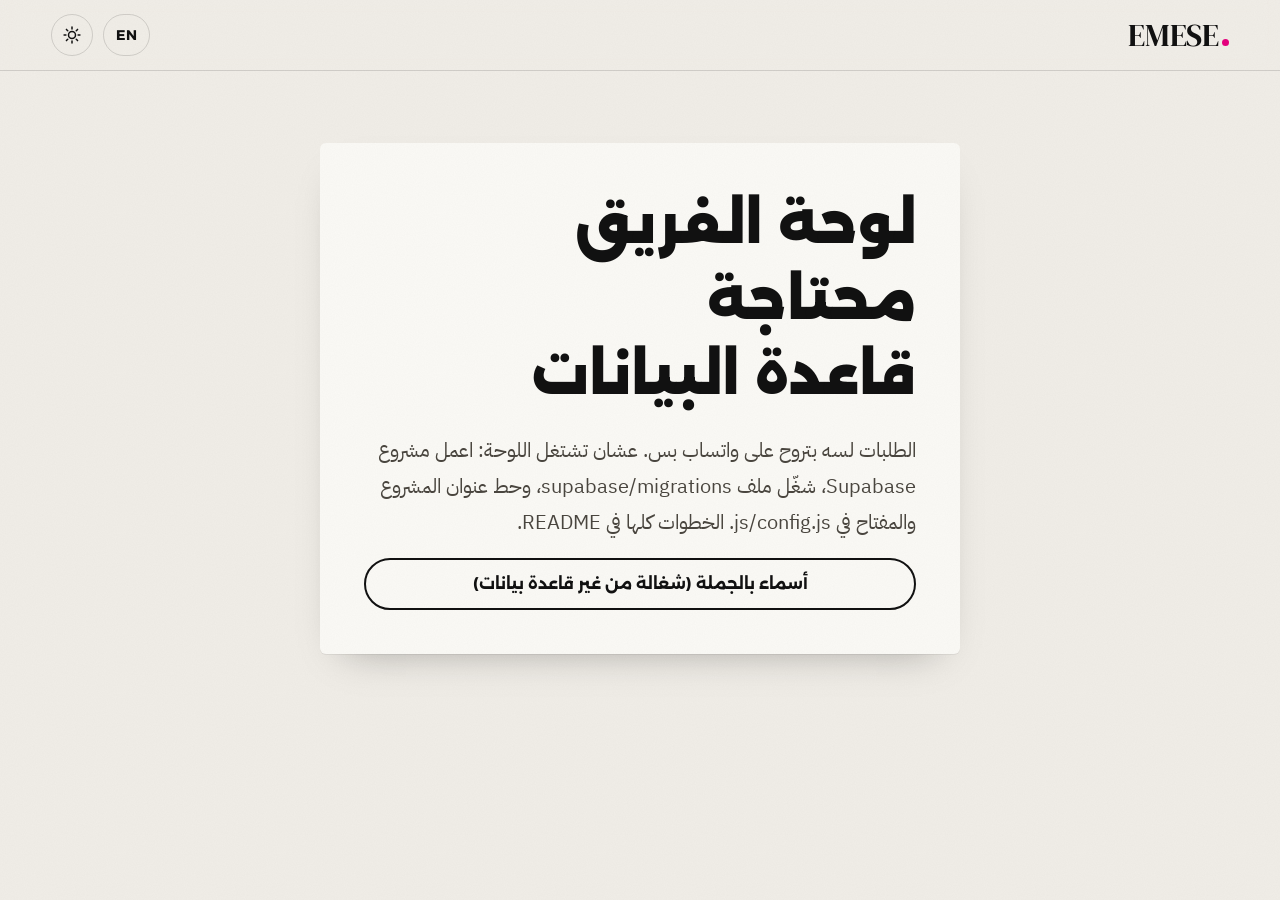
==== commit ce49202e: "Redesign in the banner's style, 3D hero, every product in 360 - Look of the store banner: warm paper" ====
--- a/admin.html
+++ b/admin.html
@@ -5,7 +5,7 @@
   <meta name="viewport" content="width=device-width, initial-scale=1, viewport-fit=cover">
   <title>لوحة الفريق | EMESE</title>
   <meta name="robots" content="noindex">
-  <meta name="theme-color" content="#e2dfd9">
+  <meta name="theme-color" content="#f1eee8">
   <link rel="icon" href="assets/favicon.svg" type="image/svg+xml">
   <link rel="manifest" href="manifest.webmanifest">
   <link rel="apple-touch-icon" href="assets/icons/icon-180.png">
--- a/css/style.css
+++ b/css/style.css
@@ -9,15 +9,18 @@
   --m: #e6007e;
   --y: #ffe500;
 
-  /* light: the grey paper sweep the products are shot on */
-  --bg: #e2dfd9;
-  --surface: #d6d2cb;
-  --sheet: #ffffff;
-  --fg: #000000;
-  --fg-soft: #4b4843;
-  --line: rgba(0, 0, 0, .14);
-  --edge: #000000;
-  --block: #000000;         /* the dark blocks: studio and footer */
+  /* light: warm paper, like the store banner */
+  --bg: #f1eee8;
+  --surface: #e5e0d6;
+  --sheet: #fbfaf6;
+  --fg: #111111;
+  --fg-soft: #4a463f;
+  --line: rgba(17, 17, 17, .14);
+  --edge: #111111;
+  --block: #121212;         /* the dark blocks: studio, strip and footer */
+  --cord: #d8cdb6;          /* the hang tags' twine */
+  --twill-dark: repeating-linear-gradient(45deg, rgba(255,255,255,.05) 0 1px, transparent 1px 7px);
+  --twill-light: repeating-linear-gradient(45deg, rgba(0,0,0,.04) 0 1px, transparent 1px 7px);
   --block-line: transparent;
   --ok: #0a7a43;
   --bad: #c4002f;
@@ -34,15 +37,15 @@
   color-scheme: light;
 }
 :root[data-theme="dark"] {
-  /* the darkroom */
-  --bg: #22211f;
-  --surface: #2c2b28;
-  --sheet: #2b2a27;
+  /* the banner's dark side */
+  --bg: #121212;
+  --surface: #1f1f1e;
+  --sheet: #1b1b1a;
   --fg: #f2f0ec;
   --fg-soft: #b9b4ab;
   --line: rgba(242, 240, 236, .15);
   --edge: #f2f0ec;
-  --block: #141413;
+  --block: #0b0b0b;
   --block-line: rgba(242, 240, 236, .12);
   --ok: #4fd18b;
   --bad: #ff5f7e;
@@ -112,7 +115,8 @@
 .nav {
   position: sticky; top: 0; z-index: 50;
   display: flex; align-items: center; justify-content: space-between; gap: 16px;
-  padding: 14px var(--gutter);
+  /* clear the notch and rounded corners on phones (viewport-fit=cover) */
+  padding: calc(14px + env(safe-area-inset-top)) max(var(--gutter), env(safe-area-inset-right)) 14px max(var(--gutter), env(safe-area-inset-left));
   background: color-mix(in srgb, var(--bg) 84%, transparent);
   backdrop-filter: blur(12px); -webkit-backdrop-filter: blur(12px);
   border-bottom: 1px solid var(--line);
@@ -142,9 +146,30 @@
 .theme-toggle .i-moon { display: none; }
 :root[data-theme="dark"] .theme-toggle .i-sun { display: none; }
 :root[data-theme="dark"] .theme-toggle .i-moon { display: block; }
-@media (max-width: 860px) { .nav-links { display: none; } }
 .nav-cta { white-space: nowrap; }
-@media (max-width: 420px) { .nav-cta { padding: 10px 14px; font-size: 14px; } .nav-actions { gap: 6px; } }
+.menu-toggle {
+  display: none; width: 42px; height: 42px; border-radius: 50%; padding: 0;
+  background: var(--fg); color: var(--bg); border: 0; cursor: pointer;
+  flex-direction: column; align-items: center; justify-content: center; gap: 4px;
+}
+.menu-toggle span { display: block; width: 17px; height: 2px; border-radius: 2px; background: currentColor; transition: transform .3s var(--ease), opacity .2s; }
+.menu-toggle[aria-expanded="true"] span:nth-child(1) { transform: translateY(6px) rotate(45deg); }
+.menu-toggle[aria-expanded="true"] span:nth-child(2) { opacity: 0; }
+.menu-toggle[aria-expanded="true"] span:nth-child(3) { transform: translateY(-6px) rotate(-45deg); }
+.menu-sheet {
+  position: fixed; inset: 0; z-index: 49; padding: calc(96px + env(safe-area-inset-top)) var(--gutter) calc(28px + env(safe-area-inset-bottom));
+  background: var(--bg); display: flex; flex-direction: column; gap: 28px; overflow-y: auto;
+}
+.menu-sheet[hidden] { display: none; }
+.menu-links { display: grid; }
+.menu-links a { padding: 16px 0; border-bottom: 1px solid var(--line); text-decoration: none; font: 800 clamp(26px, 7vw, 34px)/1.2 var(--f-display); }
+:root.menu-open { overflow: hidden; }
+@media (max-width: 860px) {
+  .nav-links, .nav-cta { display: none; }
+  .menu-toggle { display: flex; }
+  .nav-actions { gap: 8px; }
+}
+@media (max-width: 360px) { .brand-word { font-size: 27px; } .nav { gap: 8px; } .nav-actions { gap: 6px; } }
 
 /* ---------- shared type ---------- */
 .section { padding: clamp(80px, 12vw, 150px) var(--gutter); max-width: var(--max); margin: 0 auto; }
@@ -212,91 +237,179 @@
 .lead { margin-top: 30px; font-size: clamp(17px, 1.5vw, 20px); color: var(--fg-soft); max-width: 560px; }
 .hero-cta { display: flex; gap: 12px; flex-wrap: wrap; margin-top: 38px; }
 
-/* Proof card: real product photos with the logo composited in. */
-.proof {
-  position: relative; width: 100%; max-width: 460px; justify-self: center;
-  background: var(--surface); border-radius: 28px; padding: 14px 14px 16px;
-}
-.crop { position: absolute; width: 20px; height: 20px; border: 0 solid var(--fg-soft); opacity: .7; }
-.c-tl { top: -12px; left: -12px; border-top-width: 1.5px; border-left-width: 1.5px; }
-.c-tr { top: -12px; right: -12px; border-top-width: 1.5px; border-right-width: 1.5px; }
-.c-bl { bottom: -12px; left: -12px; border-bottom-width: 1.5px; border-left-width: 1.5px; }
-.c-br { bottom: -12px; right: -12px; border-bottom-width: 1.5px; border-right-width: 1.5px; }
-.proof-photo { position: relative; aspect-ratio: 1; border-radius: 18px; overflow: hidden; background: #b9b4ac; }
-/* one product per frame; the browser's own scrolling moves it, snapping to each shot */
-.proof-track {
-  display: flex; width: 100%; height: 100%;
-  overflow-x: auto; overflow-y: hidden; scroll-snap-type: x mandatory; overscroll-behavior-x: contain;
-  scrollbar-width: none; touch-action: pan-x pan-y; cursor: grab; user-select: none; -webkit-user-select: none;
-  transition: opacity .17s ease;
-}
-.proof-track::-webkit-scrollbar { display: none; }
-.proof-track:focus-visible { box-shadow: inset 0 0 0 3px var(--m); }
-.proof-track.dragging { scroll-snap-type: none; cursor: grabbing; }
-.proof-track.jump { opacity: 0; }
-.proof-slide { flex: 0 0 100%; height: 100%; margin: 0; scroll-snap-align: center; scroll-snap-stop: always; }
-.proof-slide img { display: block; width: 100%; height: 100%; object-fit: cover; pointer-events: none; -webkit-user-drag: none; }
-.proof-id {
-  position: absolute; top: 12px; inset-inline-end: 12px;
-  font: 600 10.5px/1 ui-monospace, "SFMono-Regular", Menlo, monospace; letter-spacing: .16em; direction: ltr;
-  color: rgba(0,0,0,.65); background: rgba(255,255,255,.75); padding: 6px 8px; border-radius: 6px;
-  backdrop-filter: blur(6px);
-}
-.proof-bottom { display: flex; align-items: center; justify-content: space-between; gap: 12px; padding: 14px 6px 0; }
-.proof-label { font: 700 15px/1.4 var(--f-display); min-height: 1.4em; }
-.proof-dots { display: flex; flex-wrap: wrap; gap: 3px; direction: ltr; justify-content: flex-end; max-width: 60%; }
-.proof-dots button { width: 9px; height: 18px; padding: 0; border: 0; background: none; cursor: pointer; position: relative; }
-.proof-dots button::before { content: ""; position: absolute; left: 2px; top: 6px; width: 5px; height: 5px; border-radius: 50%; background: var(--line); transition: background .3s, transform .3s var(--ease); }
-.proof-dots button:hover::before { background: var(--fg-soft); }
-.proof-dots button.on::before { background: var(--fg); transform: scale(1.5); }
-.proof-bottom { flex-wrap: wrap; }
-@media (max-width: 520px) {
-  .proof-dots { max-width: none; width: 100%; flex-wrap: nowrap; justify-content: center; gap: 1px; }
-  .proof-bottom { justify-content: center; text-align: center; }
-}
-.proof-nav {
-  position: absolute; top: 50%; translate: 0 -50%; z-index: 2;
-  width: 40px; height: 40px; border-radius: 50%; border: 0; cursor: pointer;
-  background: rgba(255,255,255,.82); backdrop-filter: blur(6px);
-  display: grid; place-items: center; opacity: 0; transition: opacity .3s, transform .2s var(--ease);
-  box-shadow: 0 4px 14px rgba(0,0,0,.15);
-}
-.proof-nav span { width: 10px; height: 10px; border-top: 2px solid var(--ink); border-left: 2px solid var(--ink); }
-.proof-nav.prev { inset-inline-start: 10px; }
-.proof-nav.next { inset-inline-end: 10px; }
-.proof-nav.prev span { transform: translateX(2px) rotate(-45deg); }
-.proof-nav.next span { transform: translateX(-2px) rotate(135deg); }
-[dir="rtl"] .proof-nav.prev span { transform: translateX(-2px) rotate(135deg); }
-[dir="rtl"] .proof-nav.next span { transform: translateX(2px) rotate(-45deg); }
-.proof-photo:hover .proof-nav, .proof-nav:focus-visible { opacity: 1; }
-.proof-nav:hover { transform: scale(1.06); }
-@media (hover: none) { .proof-nav { opacity: .9; } }
+/* The 3D stage: a still poster at once, then the live model that turns (js/hero3d.js). */
+.hero-stage { position: relative; display: grid; gap: 16px; justify-items: center; width: 100%; isolation: isolate; }
+.h3d {
+  position: relative; width: min(100%, 540px); aspect-ratio: 1; border-radius: 30px; overflow: hidden; z-index: 1;
+  background: radial-gradient(ellipse at 50% 38%, #fdfcf9 0%, #e6e1d7 72%);
+  border: 1px solid var(--line); box-shadow: 0 30px 60px -36px rgba(0,0,0,.45);
+}
+:root[data-theme="dark"] .h3d { background: var(--twill-dark), radial-gradient(ellipse at 50% 38%, #2b2a28 0%, #121212 75%); }
+.h3d-poster, .h3d-canvas { position: absolute; inset: 0; width: 100%; height: 100%; }
+.h3d-poster { object-fit: contain; transition: opacity .6s var(--ease); user-select: none; -webkit-user-drag: none; }
+.h3d-canvas { opacity: 0; transition: opacity .6s var(--ease); cursor: grab; }
+.h3d-canvas:active { cursor: grabbing; }
+.h3d.live .h3d-canvas { opacity: 1; }
+.h3d.live .h3d-poster { opacity: 0; pointer-events: none; }
+.h3d.drop { outline: 3px dashed var(--m); outline-offset: 4px; }
+.h3d-label {
+  position: absolute; top: 16px; inset-inline-start: 16px; pointer-events: none;
+  font: 700 13px/1 var(--f-display); background: var(--y); color: var(--ink); padding: 8px 13px; border-radius: 999px;
+}
+.h3d-label:empty { display: none; }
+.h3d-hint {
+  position: absolute; bottom: 16px; left: 50%; translate: -50% 0; pointer-events: none; white-space: nowrap;
+  font: 700 13px/1 var(--f-display); color: var(--paper); background: rgba(17,17,17,.62); padding: 9px 14px; border-radius: 999px;
+  backdrop-filter: blur(6px); -webkit-backdrop-filter: blur(6px); opacity: 0; transition: opacity .5s;
+}
+.h3d.live .h3d-hint { opacity: 1; }
+.h3d.touched .h3d-hint { opacity: 0; }
+.h3d.busy::after {
+  content: ""; position: absolute; top: 18px; inset-inline-end: 18px; width: 18px; height: 18px; border-radius: 50%;
+  border: 2.5px solid rgba(0,0,0,.15); border-top-color: var(--m); animation: spin .8s linear infinite;
+}
+.h3d-picks { display: flex; gap: 8px; flex-wrap: wrap; justify-content: center; position: relative; z-index: 1; }
+.h3d-picks button {
+  display: inline-flex; align-items: center; gap: 8px; padding: 5px 14px 5px 5px; cursor: pointer;
+  font: 700 14px/1 var(--f-display); color: var(--fg); background: var(--sheet);
+  border: 1.5px solid var(--line); border-radius: 999px; transition: border-color .2s, background .2s;
+}
+[dir="rtl"] .h3d-picks button { padding: 5px 5px 5px 14px; }
+.h3d-picks button img { width: 30px; height: 30px; border-radius: 50%; object-fit: cover; background: var(--surface); }
+.h3d-picks button:hover { border-color: var(--fg); }
+.h3d-picks button[aria-checked="true"] { background: var(--fg); color: var(--bg); border-color: var(--fg); }
+
+/* the banner's hang tag, swinging from the stage's corner */
+.hs-tag {
+  position: absolute; z-index: 2; top: -14px; inset-inline-end: max(2%, calc(50% - 300px)); width: 104px; padding: 30px 10px 0;
+  display: grid; justify-items: center; gap: 6px; color: #111; transform-origin: 50% 16px;
+  filter: drop-shadow(0 10px 14px rgba(0,0,0,.25)); pointer-events: none;
+}
+.hs-tag::before {
+  content: ""; position: absolute; inset: 0; z-index: -1; background: radial-gradient(circle at 50% 16px, var(--bg) 0 4px, #b9b3a8 4.5px 7px, transparent 7.5px), #f3f1ec;
+  clip-path: polygon(20% 0, 80% 0, 100% 13%, 100% 100%, 0 100%, 0 13%);
+}
+.hs-tag::after { content: ""; position: absolute; left: 50%; bottom: calc(100% - 16px); width: 2px; height: 70px; background: var(--cord); transform: translateX(-50%) rotate(-10deg); transform-origin: bottom; z-index: -2; border-radius: 2px; }
+.hs-hanger { width: 30px; height: 22px; fill: none; stroke: #111; stroke-width: 1.5; stroke-linejoin: round; stroke-linecap: round; }
+.hs-tag b { font: 400 21px/1 var(--f-brand); direction: ltr; display: inline-flex; align-items: baseline; }
+.hs-tag b i { width: 5px; height: 5px; border-radius: 50%; background: var(--m); margin-inline-start: 2px; }
+.hs-band { align-self: stretch; margin: 2px -10px 0; padding: 7px 0; text-align: center; background: var(--m); color: #fff; font: 800 12px/1 var(--f-display); letter-spacing: .06em; }
+@media (prefers-reduced-motion: no-preference) {
+  .hs-tag { animation: swing 5.5s ease-in-out infinite; }
+}
+@keyframes swing { 0%, 100% { transform: rotate(4deg); } 50% { transform: rotate(-3deg); } }
+.hs-tape { position: absolute; z-index: 0; width: 118%; top: 70%; left: -9%; transform: rotate(-19deg); }
 
 @media (max-width: 900px) {
-  .hero { grid-template-columns: 1fr; min-height: auto; padding-top: 36px; }
-  .proof { max-width: 340px; margin-top: 8px; }
-}
+  .hero { grid-template-columns: 1fr; min-height: auto; padding-top: 28px; gap: 0; }
+  /* on a phone the product comes right after the headline, before the text and buttons */
+  .hero-copy { display: contents; }
+  .hero .kicker { order: 1; justify-self: start; }
+  .hero h1 { order: 2; }
+  .hero-stage { order: 3; margin: 26px 0 8px; }
+  .hero .lead { order: 4; }
+  .hero-cta { order: 5; }
+  .brand-try { order: 6; }
+  .hs-tape { top: 62%; transform: rotate(-12deg); }
+  .h3d { width: min(100%, 460px); border-radius: 24px; }
+  .hs-tag { width: 84px; top: -10px; padding-top: 26px; }
+  .hs-tag b { font-size: 17px; }
+}
+@media (max-width: 420px) {
+  .h3d-picks { flex-wrap: nowrap; overflow-x: auto; justify-content: flex-start; width: calc(100% + var(--gutter) * 2); margin-inline: calc(var(--gutter) * -1); padding-inline: var(--gutter); scrollbar-width: none; }
+  .h3d-picks::-webkit-scrollbar { display: none; }
+  .h3d-picks button { flex: none; }
+}
+
+/* ---------- section kicker, with the three print-colour marks from the banner ---------- */
+.kicker { display: inline-flex; align-items: center; gap: 10px; font: 700 14px/1.4 var(--f-display); color: var(--fg-soft); margin-bottom: 18px; letter-spacing: .01em; }
+.cmy { display: inline-flex; gap: 3px; direction: ltr; }
+.cmy i { width: 10px; height: 10px; background: var(--c); }
+.cmy i:nth-child(2) { background: var(--m); }
+.cmy i:nth-child(3) { background: var(--y); }
+.studio .kicker { color: rgba(255,255,255,.65); }
+
+/* ---------- measuring tape ---------- */
+.tape {
+  --tick: #1a1a1a;
+  position: relative; height: 30px; background: var(--y); overflow: hidden; direction: ltr; pointer-events: none;
+  background-image:
+    repeating-linear-gradient(90deg, var(--tick) 0 1.3px, transparent 1.3px 80px),
+    repeating-linear-gradient(90deg, var(--tick) 0 1px, transparent 1px 40px),
+    repeating-linear-gradient(90deg, var(--tick) 0 .8px, transparent .8px 8px);
+  background-size: 100% 13px, 100% 9px, 100% 6px; background-repeat: repeat-x; background-position: 0 0;
+  box-shadow: 0 8px 16px -6px rgba(0,0,0,.28), inset 0 -2px 0 rgba(0,0,0,.14);
+}
+.tape-n { position: absolute; inset: auto 0 4px 0; display: flex; white-space: nowrap; }
+.tape-n b { flex: none; width: 80px; font: 700 10px/1 var(--f-display); color: var(--tick); text-align: start; padding-inline-start: 3px; translate: -6px 0; }
+.tape-rule { width: 106%; margin: clamp(10px, 3vw, 30px) -3% clamp(40px, 6vw, 70px); transform: rotate(-1.4deg); }
+
+/* ---------- the techniques strip ---------- */
+.marquee { background: var(--twill-dark), var(--block); color: var(--paper); overflow: hidden; padding: 20px 0; border-block: 1px solid rgba(255,255,255,.08); }
+.mq-track { display: flex; width: max-content; direction: ltr; }
+.mq-row { display: flex; align-items: center; gap: 28px; padding-inline-end: 28px; flex: none; }
+.mq-row span { font: 800 clamp(18px, 2.3vw, 28px)/1.2 var(--f-display); white-space: nowrap; }
+.mq-row i { width: 12px; height: 12px; border-radius: 50%; background: var(--m); flex: none; }
+.mq-row i:nth-of-type(3n + 1) { background: var(--c); }
+.mq-row i:nth-of-type(3n + 2) { background: var(--y); }
+@media (prefers-reduced-motion: no-preference) {
+  .mq-track { animation: mq 46s linear infinite; }
+  .marquee:hover .mq-track { animation-play-state: paused; }
+}
+@keyframes mq { to { transform: translateX(-50%); } }
 
 /* =========================================================
    PRODUCTS
    ========================================================= */
 .grid { display: grid; gap: 18px; }
 .products { grid-template-columns: repeat(auto-fill, minmax(260px, 1fr)); gap: clamp(36px, 4vw, 56px) clamp(20px, 2.4vw, 32px); }
+.products { padding-top: 40px; row-gap: clamp(70px, 7vw, 92px); }
 .card { position: relative; }
+.card-photo, .card-wild {
+  --tilt: -1.2deg; --accent: var(--m);
+  position: relative; isolation: isolate; display: flex; flex-direction: column;
+  padding: 44px 18px 0; transform: rotate(var(--tilt)); transform-origin: 50% 18px;
+  filter: drop-shadow(0 16px 18px rgba(0,0,0,.10));
+}
+.products > :nth-child(2n) { --tilt: 1deg; }
+.products > :nth-child(3n) { --tilt: -.4deg; }
+/* the tag: clipped top corners and a metal eyelet */
+.card-photo::before, .card-wild::before {
+  content: ""; position: absolute; inset: 0; z-index: -1;
+  background: radial-gradient(circle at 50% 18px, var(--bg) 0 5px, #b9b3a8 5.5px 9px, transparent 9.5px), var(--sheet);
+  clip-path: polygon(14% 0, 86% 0, 100% 9%, 100% 100%, 0 100%, 0 9%);
+}
+.card-wild::before { background: radial-gradient(circle at 50% 18px, var(--bg) 0 5px, #6a655d 5.5px 9px, transparent 9.5px), var(--twill-dark), var(--block); }
+/* its cord, going up out of the eyelet */
+.card-photo::after, .card-wild::after {
+  content: ""; position: absolute; z-index: -2; left: 50%; bottom: calc(100% - 18px); width: 2px; height: 46px;
+  background: var(--cord); border-radius: 2px; transform: translateX(-50%) rotate(7deg); transform-origin: bottom;
+}
+@media (prefers-reduced-motion: no-preference) {
+  .card-photo, .card-wild { transition: transform .7s var(--ease); }
+  .card-photo:hover, .card-wild:hover { animation: tag-swing 1.1s var(--ease); }
+}
+@keyframes tag-swing { 30% { transform: rotate(calc(var(--tilt) + 3deg)); } 65% { transform: rotate(calc(var(--tilt) - 2deg)); } }
 .card-img {
   display: block; width: 100%; height: auto; aspect-ratio: 5 / 4; object-fit: cover;
   border-radius: 4px; margin-bottom: 18px; background: #b9b4ac;
 }
-.card h3 { font-size: 22px; font-weight: 800; margin-bottom: 8px; line-height: 1.45; }
-.card p { color: var(--fg-soft); font-size: 16px; max-width: 46ch; }
+.card h3 { font-size: 21px; font-weight: 800; margin-bottom: 8px; line-height: 1.45; }
+.card p { color: var(--fg-soft); font-size: 15.5px; max-width: 46ch; }
 /* methods read as a plain list under the caption */
 .chips { list-style: none; padding: 0; margin: 12px 0 0; display: flex; flex-wrap: wrap; font: 600 14px/1.6 var(--f-display); color: var(--fg); }
 .chips li + li::before { content: "، "; }
 [lang="en"] .chips li + li::before { content: ", "; }
-.card-wild {
-  background: var(--block); color: var(--paper); border-radius: 4px; padding: clamp(24px, 3vw, 36px);
-  display: flex; flex-direction: column; justify-content: flex-end; min-height: 320px;
-}
+/* the tag's coloured band: try it in 3D */
+.tag-try {
+  margin: auto -18px 0; margin-top: 18px; padding: 13px 18px; border: 0; cursor: pointer; text-align: start;
+  display: flex; align-items: center; justify-content: space-between; gap: 10px;
+  font: 800 14.5px/1 var(--f-display); background: var(--accent); color: var(--ink); transition: filter .2s;
+}
+.tag-try::after { content: "↻"; font-size: 17px; }
+.tag-try:hover { filter: brightness(.94); }
+.card-photo[style*="--m"] .tag-try { color: #fff; }
+.card-wild { color: var(--paper); min-height: 320px; padding-bottom: 28px; }
 .card-wild .ico { width: 54px; height: 54px; fill: none; stroke: var(--paper); stroke-width: 2.4; stroke-linecap: round; stroke-linejoin: round; margin-bottom: auto; }
 .card-wild p { color: rgba(255,255,255,.75); }
 .link { display: inline-block; margin-top: 18px; font: 700 16px var(--f-display); color: var(--y); text-decoration: underline; text-underline-offset: 5px; }
@@ -412,8 +525,7 @@
 }
 .studio::before {
   content: ""; position: absolute; inset: 0; pointer-events: none;
-  background-image: radial-gradient(rgba(255,255,255,.08) 1px, transparent 1.4px);
-  background-size: 22px 22px;
+  background: var(--twill-dark), radial-gradient(ellipse at 60% 30%, rgba(255,255,255,.06), transparent 60%);
 }
 .studio-head { max-width: var(--max); margin: 0 auto 48px; position: relative; }
 .studio-head .sub { color: rgba(255,255,255,.7); }
@@ -471,6 +583,19 @@
   padding: 7px 13px; border-radius: 999px; pointer-events: none;
 }
 .stage-tag:empty { display: none; }
+.mock-canvas[hidden] { display: none; }
+.mock-3d { cursor: ew-resize; background: radial-gradient(ellipse at 50% 42%, #f1eee8 0%, #d9d4cb 75%); }
+.stage-tools { position: absolute; top: 12px; inset-inline-end: 12px; display: flex; align-items: center; gap: 8px; }
+.stage-tools[hidden] { display: none; }
+.stage-360 { font: 800 12px/1 var(--f-display); letter-spacing: .04em; color: var(--ink); background: rgba(255,255,255,.75); padding: 8px 10px; border-radius: 999px; }
+.stage-btn {
+  width: 40px; height: 40px; border-radius: 50%; display: grid; place-items: center; cursor: pointer;
+  background: rgba(255,255,255,.78); border: 1px solid rgba(0,0,0,.12); color: var(--ink);
+  backdrop-filter: blur(6px); -webkit-backdrop-filter: blur(6px); transition: background .2s, transform .2s;
+}
+.stage-btn:hover { background: #fff; }
+.stage-btn[aria-pressed="true"] { background: var(--ink); color: var(--y); }
+.stage-btn svg { width: 19px; height: 19px; fill: none; stroke: currentColor; stroke-width: 1.8; stroke-linecap: round; stroke-linejoin: round; }
 .stage-fallback { position: absolute; inset: 0; display: grid; place-items: center; padding: 24px; text-align: center; color: rgba(255,255,255,.75); }
 
 .panel {
@@ -730,7 +855,7 @@
 }
 @media (max-width: 560px) { .grid2 { grid-template-columns: 1fr; } }
 
-.footer { background: var(--block); color: var(--paper); padding: clamp(48px, 7vw, 80px) var(--gutter) 28px; border-top: 1px solid var(--block-line); }
+.footer { background: var(--twill-dark), var(--block); color: var(--paper); padding: clamp(48px, 7vw, 80px) var(--gutter) 28px; border-top: 1px solid var(--block-line); }
 .footer-inner {
   max-width: var(--max); margin: 0 auto;
   display: grid; grid-template-columns: 1.3fr 1fr auto; gap: 32px; align-items: start;
@@ -751,3 +876,5 @@
   *, *::before, *::after { animation-duration: .001s !important; animation-iteration-count: 1 !important; transition-duration: .001s !important; }
   html { scroll-behavior: auto; }
 }
+.footer-credits { max-width: var(--max); margin: 18px auto 0; padding: 0 var(--gutter); font-size: 12.5px; line-height: 1.7; opacity: .7; }
+.footer-credits a { color: inherit; }
